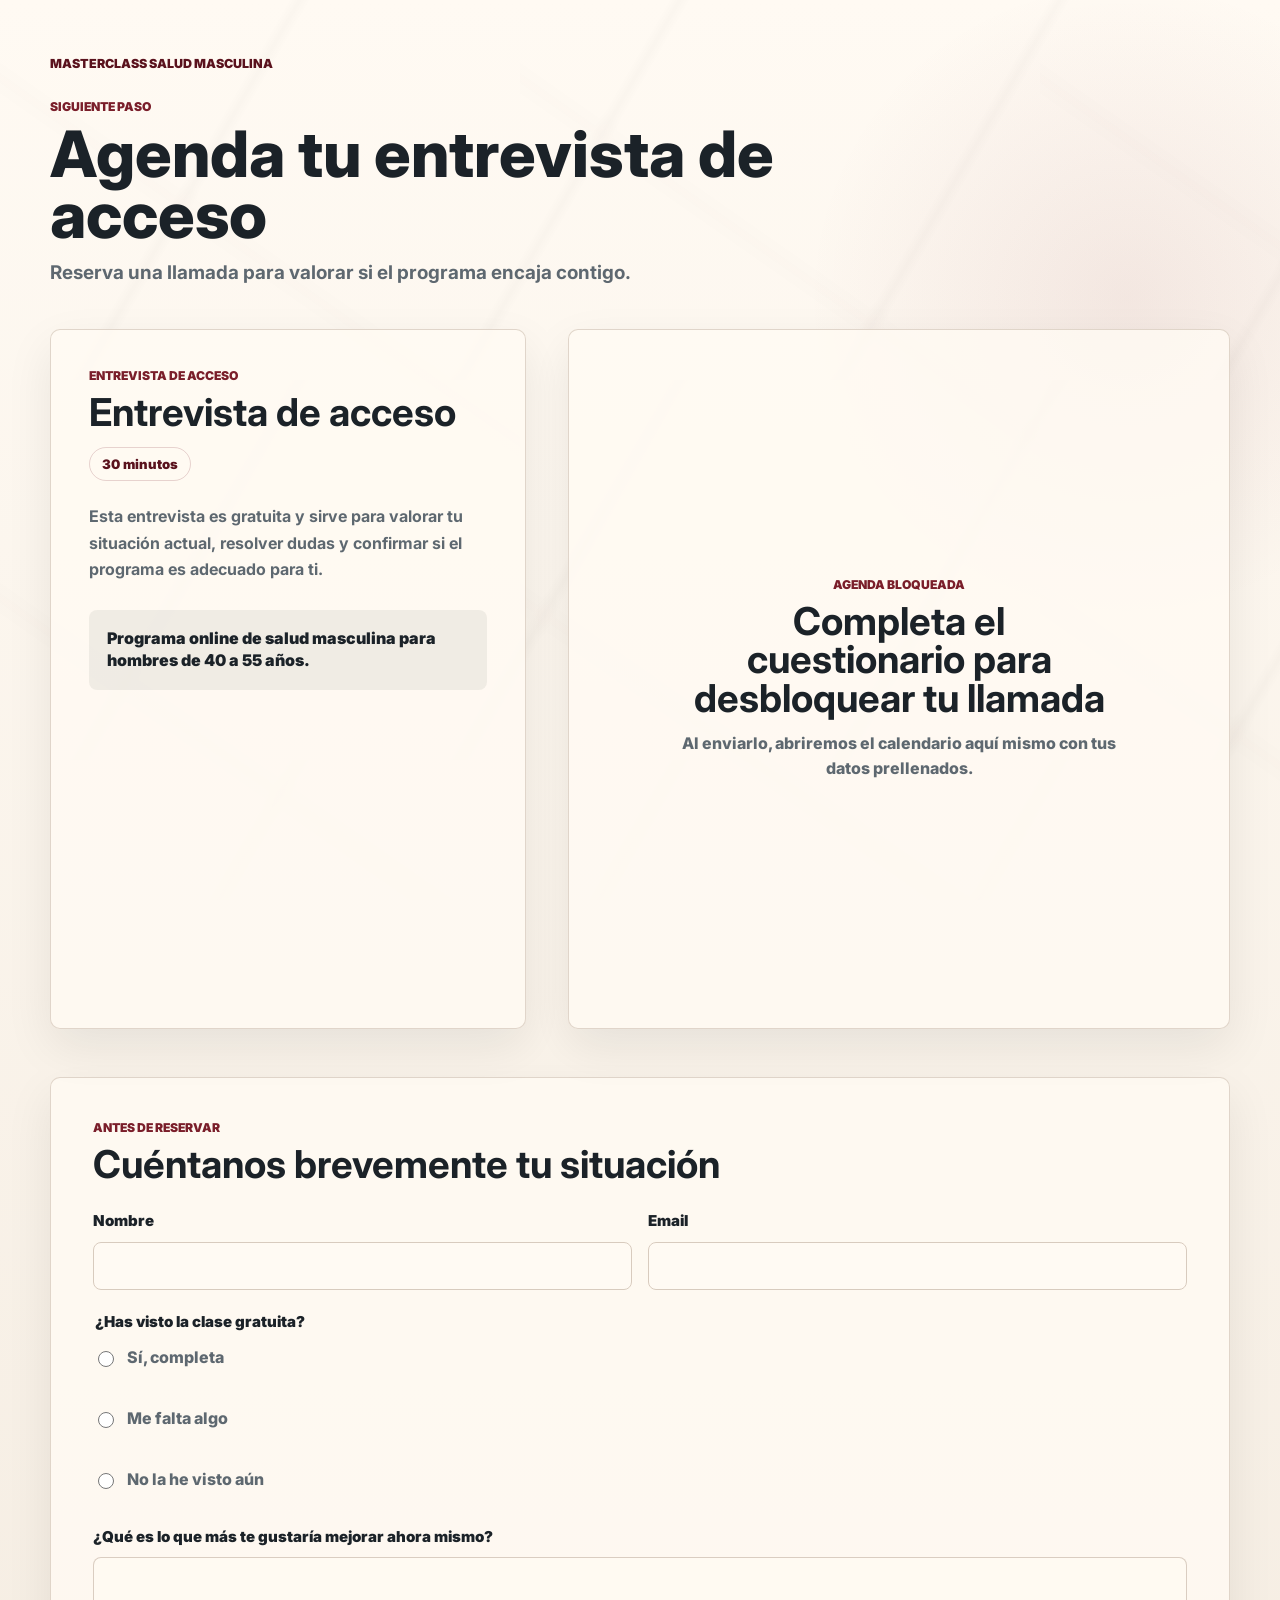
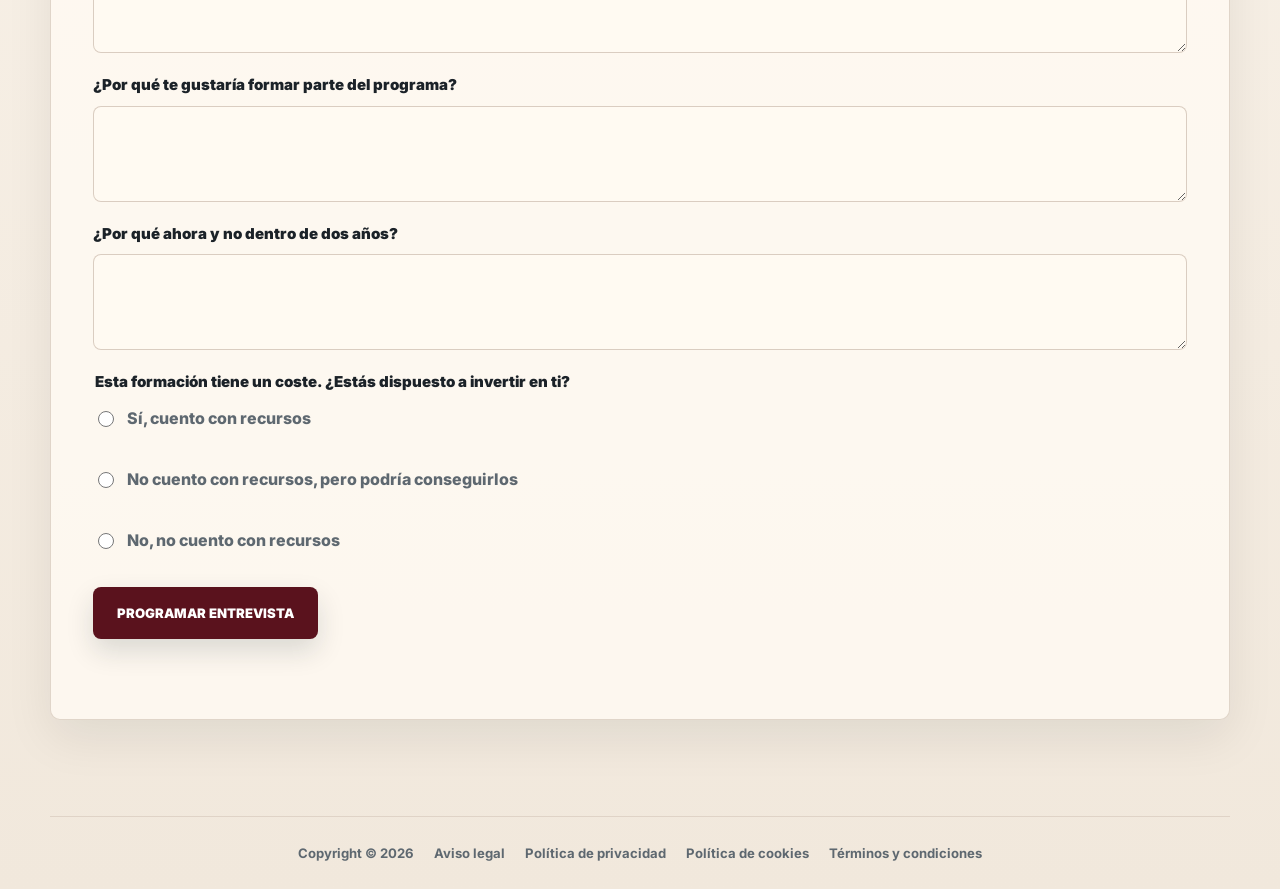
==== agenda.html @ 945be93e "previo calendly cambios" ====
<!DOCTYPE html>
<html lang="es">
  <head>
    <meta charset="UTF-8" />
    <meta name="viewport" content="width=device-width, initial-scale=1.0" />
    <title>Agenda tu entrevista de acceso</title>
    <link rel="preconnect" href="https://fonts.googleapis.com" />
    <link rel="preconnect" href="https://fonts.gstatic.com" crossorigin />
    <link
      href="https://fonts.googleapis.com/css2?family=Inter:wght@400;500;600;700;800;900&display=swap"
      rel="stylesheet"
    />
    <link rel="stylesheet" href="styles.css" />
  </head>
  <body class="agenda-page">
    <header class="agenda-header">
      <a class="agenda-brand" href="index.html">Masterclass salud masculina</a>
      <div>
        <p class="eyebrow">Siguiente paso</p>
        <h1>Agenda tu entrevista de acceso</h1>
        <p>Reserva una llamada para valorar si el programa encaja contigo.</p>
      </div>
    </header>

    <main class="agenda-main">
      <section class="agenda-panel" aria-label="Reserva de entrevista">
        <div class="agenda-info">
          <p class="eyebrow">Entrevista de acceso</p>
          <h2>Entrevista de acceso</h2>
          <p class="agenda-duration">30 minutos</p>
          <p>
            Esta entrevista es gratuita y sirve para valorar tu situación actual, resolver dudas y
            confirmar si el programa es adecuado para ti.
          </p>
          <div class="agenda-trust">
            Programa online de salud masculina para hombres de 40 a 55 años.
          </div>
        </div>

        <div class="agenda-booking is-locked" id="calendly" aria-label="Calendario de reserva">
          <div class="agenda-lock" id="agendaLock">
            <p class="eyebrow">Agenda bloqueada</p>
            <h2>Completa el cuestionario para desbloquear tu llamada</h2>
            <p>
              Al enviarlo, abriremos el calendario aquí mismo con tus datos prellenados.
            </p>
          </div>
          <div id="calendlyEmbed"></div>
          <script src="https://assets.calendly.com/assets/external/widget.js" async></script>
        </div>
      </section>

      <section class="agenda-questions" aria-label="Preguntas previas">
        <div class="agenda-section-heading">
          <p class="eyebrow">Antes de reservar</p>
          <h2>Cuéntanos brevemente tu situación</h2>
        </div>

        <form class="agenda-form" id="agendaForm">
          <div class="agenda-form-grid">
            <label class="agenda-field">
              <span>Nombre</span>
              <input type="text" name="name" autocomplete="name" />
            </label>

            <label class="agenda-field">
              <span>Email</span>
              <input type="email" name="email" autocomplete="email" />
            </label>
          </div>

          <fieldset class="agenda-field">
            <legend>¿Has visto la clase gratuita?</legend>
            <div class="agenda-options">
              <label><input type="radio" name="class_seen" value="Sí, completa" /> Sí, completa</label>
              <label><input type="radio" name="class_seen" value="Me falta algo" /> Me falta algo</label>
              <label><input type="radio" name="class_seen" value="No la he visto aún" /> No la he visto aún</label>
            </div>
          </fieldset>

          <label class="agenda-field">
            <span>¿Qué es lo que más te gustaría mejorar ahora mismo?</span>
            <textarea name="main_goal" rows="3"></textarea>
          </label>

          <label class="agenda-field">
            <span>¿Por qué te gustaría formar parte del programa?</span>
            <textarea name="why_program" rows="3"></textarea>
          </label>

          <label class="agenda-field">
            <span>¿Por qué ahora y no dentro de dos años?</span>
            <textarea name="why_now" rows="3"></textarea>
          </label>

          <fieldset class="agenda-field">
            <legend>Esta formación tiene un coste. ¿Estás dispuesto a invertir en ti?</legend>
            <div class="agenda-options">
              <label><input type="radio" name="investment" value="Sí, cuento con recursos" /> Sí, cuento con recursos</label>
              <label>
                <input type="radio" name="investment" value="No cuento con recursos, pero podría conseguirlos" /> No cuento con recursos, pero podría
                conseguirlos
              </label>
              <label><input type="radio" name="investment" value="No, no cuento con recursos" /> No, no cuento con recursos</label>
            </div>
          </fieldset>

          <button class="agenda-submit" type="submit">Programar entrevista</button>
          <p class="form-message" id="agendaFormMessage" role="status" aria-live="polite"></p>
        </form>
      </section>
    </main>

    <footer class="thanks-footer">
      <span>Copyright © 2026</span>
      <a href="aviso-legal.html">Aviso legal</a>
      <a href="privacidad.html">Política de privacidad</a>
      <a href="cookies.html">Política de cookies</a>
      <a href="terminos.html">Términos y condiciones</a>
    </footer>

    <script src="script.js"></script>
  </body>
</html>
---- styles.css ----
:root {
  --ink: #1b2228;
  --muted: #5e6870;
  --cream: #f1e8dc;
  --paper: #fffaf3;
  --line: #d8cbbe;
  --accent: #7a1e2a;
  --accent-dark: #5a121d;
  --accent-strong: #a6404a;
  --tech: #2f8ea3;
  --deep: #08141c;
  --deep-2: #102b33;
  --graphite: #1b2228;
  --shadow: 0 18px 48px rgba(8, 20, 28, 0.1);
}

* {
  box-sizing: border-box;
}

html {
  scroll-behavior: smooth;
}

body {
  margin: 0;
  font-family: "Inter", system-ui, -apple-system, BlinkMacSystemFont, "Segoe UI", sans-serif;
  color: var(--ink);
  background:
    radial-gradient(circle at 14% 8%, rgba(8, 20, 28, 0.08), transparent 28rem),
    linear-gradient(180deg, #f1e8dc 0%, #f6efe7 45%, #fffaf3 100%);
}

body::before {
  content: "";
  position: fixed;
  inset: 0;
  pointer-events: none;
  opacity: 0.18;
  background-image:
    linear-gradient(120deg, transparent 0 48%, rgba(27, 34, 40, 0.1) 50%, transparent 52%),
    linear-gradient(35deg, transparent 0 47%, rgba(122, 30, 42, 0.05) 50%, transparent 53%);
  background-size: 380px 380px, 520px 520px;
  z-index: -1;
}

a {
  color: inherit;
  text-decoration: none;
}

.topbar {
  position: sticky;
  top: 0;
  z-index: 10;
  background: linear-gradient(90deg, var(--deep), var(--deep-2));
  color: #fffaf3;
  box-shadow: 0 12px 34px rgba(8, 20, 28, 0.22);
}

.topbar__inner {
  width: min(1180px, calc(100% - 32px));
  min-height: 64px;
  margin: 0 auto;
  display: grid;
  grid-template-columns: 1fr auto 1fr;
  align-items: center;
  gap: 24px;
}

.topbar__note {
  display: flex;
  align-items: center;
  gap: 10px;
  font-size: 0.88rem;
  font-weight: 700;
}

.status-dot {
  width: 12px;
  height: 12px;
  border-radius: 999px;
  background: var(--accent);
  box-shadow: 0 0 0 5px rgba(122, 30, 42, 0.14);
}

.timer {
  display: flex;
  gap: 8px;
}

.timer span {
  min-width: 62px;
  height: 38px;
  display: grid;
  place-items: center;
  padding: 4px 8px;
  border-radius: 8px;
  background: var(--paper);
  color: var(--deep);
  font-size: 0.68rem;
  font-weight: 800;
  line-height: 1;
  text-transform: uppercase;
}

.timer strong {
  font-size: 0.94rem;
}

.topbar__button {
  justify-self: end;
  padding: 12px 22px;
  border-radius: 8px;
  background: var(--accent-dark);
  color: #fff;
  box-shadow: 0 8px 18px rgba(8, 20, 28, 0.14);
  font-weight: 900;
  font-size: 0.78rem;
  text-transform: uppercase;
  letter-spacing: 0;
}

.section-shell,
.section {
  width: min(1180px, calc(100% - 32px));
  margin: 0 auto;
}

.hero {
  min-height: calc(100svh - 64px);
  display: grid;
  grid-template-columns: minmax(0, 1.08fr) minmax(300px, 0.68fr);
  gap: clamp(22px, 4.4vw, 58px);
  align-items: center;
  padding: clamp(18px, 3.2vw, 38px) 0;
}

.eyebrow {
  margin: 0 0 10px;
  color: var(--accent);
  font-weight: 900;
  font-size: 0.76rem;
  text-transform: uppercase;
  letter-spacing: 0;
}

h1,
h2,
h3,
p {
  margin-top: 0;
}

h1 {
  max-width: 720px;
  margin-bottom: 10px;
  font-size: clamp(2rem, 4.15vw, 3.75rem);
  line-height: 0.95;
  letter-spacing: 0;
  font-weight: 800;
}

h1 span {
  color: var(--accent-dark);
  font-weight: 800;
}

.hero h1 {
  max-width: 680px;
  font-size: clamp(1.7rem, 3vw, 2.75rem);
  line-height: 0.98;
}

.hero-accent,
.text-accent {
  color: var(--accent-dark);
}

.accent-animated {
  color: var(--accent);
  display: inline-block;
  animation: accentPulse 2.8s ease-in-out infinite;
}

.hero h1 .accent-animated {
  display: inline;
}

.text-accent--animated {
  display: inline-block;
  animation: accentPulse 3s ease-in-out infinite;
}

@keyframes accentPulse {
  0%,
  100% {
    color: var(--accent);
    text-shadow: 0 0 0 rgba(122, 30, 42, 0);
  }

  50% {
    color: var(--accent-strong);
    text-shadow: 0 0 12px rgba(122, 30, 42, 0.18);
  }
}

.hero__lead {
  max-width: 660px;
  margin-bottom: 12px;
  color: var(--muted);
  font-size: clamp(0.88rem, 1.05vw, 0.98rem);
  line-height: 1.36;
  font-weight: 600;
}

.lead-form {
  width: min(560px, 100%);
  display: grid;
  gap: 7px;
}

.lead-form label:not(.check) span {
  position: absolute;
  width: 1px;
  height: 1px;
  overflow: hidden;
}

input {
  width: 100%;
  height: 42px;
  border: 1px solid var(--line);
  border-radius: 8px;
  background: rgba(255, 250, 243, 0.86);
  color: var(--ink);
  padding: 0 14px;
  font: inherit;
  font-weight: 600;
  outline: none;
  transition: border-color 0.2s ease, box-shadow 0.2s ease, background 0.2s ease;
}

input:focus {
  border-color: var(--accent);
  background: #fff;
  box-shadow: 0 0 0 3px rgba(122, 30, 42, 0.09);
}

input.is-error {
  border-color: rgba(122, 30, 42, 0.62);
  background: rgba(255, 250, 243, 0.94);
  box-shadow: 0 0 0 4px rgba(122, 30, 42, 0.09);
}

.check {
  display: flex;
  align-items: flex-start;
  gap: 8px;
  color: var(--muted);
  font-size: 0.72rem;
  font-weight: 700;
  line-height: 1.28;
}

.check input {
  width: 14px;
  height: 14px;
  margin-top: 1px;
  accent-color: var(--accent);
}

.check a {
  color: var(--accent-dark);
  font-weight: 900;
  text-decoration: underline;
  text-decoration-thickness: 1px;
  text-underline-offset: 2px;
}

.check a:hover {
  color: #481019;
}

.check.is-error {
  color: var(--accent-dark);
}

.check.is-error input {
  box-shadow: 0 0 0 4px rgba(122, 30, 42, 0.1);
}

button {
  height: 46px;
  border: 0;
  border-radius: 8px;
  background: var(--accent-dark);
  color: #fff;
  font: inherit;
  font-weight: 900;
  text-transform: uppercase;
  letter-spacing: 0;
  cursor: pointer;
  box-shadow: 0 10px 22px rgba(8, 20, 28, 0.14);
  transition: transform 0.2s ease, box-shadow 0.2s ease;
}

button:hover {
  transform: translateY(-2px);
  background: #481019;
  box-shadow: 0 12px 26px rgba(8, 20, 28, 0.18);
}

.form-message {
  min-height: 16px;
  margin: 0;
  color: var(--accent-dark);
  font-size: 0.78rem;
  font-weight: 800;
}

.form-message.is-success {
  color: #247068;
}

.hero__visual {
  position: relative;
  min-height: clamp(360px, 58svh, 480px);
}

.hero__visual--doctor {
  display: grid;
  align-items: end;
  justify-items: center;
  min-height: clamp(390px, 60svh, 560px);
  overflow: visible;
}

.hero-doctor {
  position: relative;
  width: min(520px, 100%);
  display: grid;
  place-items: end center;
  isolation: isolate;
}

.hero-doctor::before {
  content: "";
  position: absolute;
  inset: 18% 2% 0;
  z-index: -1;
  border-radius: 50%;
  background:
    radial-gradient(circle at 56% 42%, rgba(122, 30, 42, 0.12), transparent 42%),
    radial-gradient(circle at 50% 64%, rgba(8, 20, 28, 0.14), transparent 58%);
  filter: blur(38px);
  opacity: 0.72;
}

.hero-doctor::after {
  content: "";
  position: absolute;
  inset: auto 5% -1px 5%;
  height: 34%;
  z-index: 2;
  background: linear-gradient(180deg, rgba(255, 250, 243, 0), var(--ivory) 88%);
  pointer-events: none;
}

.hero-doctor img {
  display: block;
  width: min(520px, 100%);
  max-height: min(72svh, 620px);
  object-fit: contain;
  filter: drop-shadow(0 28px 42px rgba(8, 20, 28, 0.16));
}

.portrait-card {
  position: relative;
  min-height: clamp(340px, 52svh, 440px);
  overflow: hidden;
  border: 1px solid rgba(216, 203, 190, 0.9);
  border-radius: 8px;
  background:
    linear-gradient(180deg, rgba(255, 250, 243, 0.45), transparent 38%),
    linear-gradient(150deg, #e8ddcf, #fffaf3 48%, #c7d4d2);
  box-shadow: var(--shadow);
}

.portrait-card__light {
  position: absolute;
  top: 0;
  left: 18%;
  width: 132px;
  height: 180px;
  background: radial-gradient(ellipse at top, rgba(255, 250, 243, 0.82), transparent 68%);
}

.mentor-portrait {
  position: absolute;
  right: -18px;
  bottom: 0;
  width: 78%;
  height: 88%;
  background:
    radial-gradient(circle at 48% 18%, #8b5147 0 8%, transparent 9%),
    radial-gradient(circle at 46% 19%, #f1bfa7 0 12%, transparent 13%),
    linear-gradient(142deg, transparent 0 35%, #d8d2ca 36% 62%, transparent 63%),
    linear-gradient(28deg, transparent 0 43%, #1b2228 44% 61%, transparent 62%),
    radial-gradient(ellipse at 50% 84%, #c8beb2 0 42%, transparent 43%);
  filter: drop-shadow(-14px 16px 20px rgba(8, 20, 28, 0.14));
}

.lesson-chip {
  position: absolute;
  left: 20px;
  bottom: 20px;
  width: min(240px, calc(100% - 40px));
  padding: 14px;
  border-radius: 8px;
  background: rgba(255, 250, 243, 0.9);
  box-shadow: 0 16px 42px rgba(8, 20, 28, 0.1);
  font-weight: 900;
}

.lesson-chip span {
  display: block;
  margin-bottom: 6px;
  color: var(--accent);
  font-size: 0.78rem;
  text-transform: uppercase;
}

.device-preview {
  position: absolute;
  right: 6%;
  bottom: -18px;
  width: 170px;
  height: 108px;
  padding: 9px;
  border-radius: 8px;
  background: var(--graphite);
  box-shadow: 0 18px 42px rgba(8, 20, 28, 0.18);
}

.device-preview__screen {
  height: 100%;
  display: grid;
  align-content: end;
  gap: 6px;
  padding: 14px;
  border-radius: 6px;
  background:
    linear-gradient(130deg, rgba(47, 142, 163, 0.28), transparent 48%),
    linear-gradient(180deg, #d9d0c6, #fffaf3);
}

.device-preview__screen span {
  width: 42px;
  height: 5px;
  border-radius: 999px;
  background: var(--tech);
}

.device-preview__screen strong {
  font-size: 0.88rem;
  line-height: 1.1;
}

.device-preview__screen small {
  color: var(--muted);
  font-weight: 800;
}

.section {
  padding: clamp(70px, 10vw, 118px) 0;
}

.section--cream {
  width: 100%;
  max-width: none;
  padding-left: max(16px, calc((100vw - 1180px) / 2));
  padding-right: max(16px, calc((100vw - 1180px) / 2));
  background: rgba(255, 250, 243, 0.72);
}

.section-heading {
  max-width: 760px;
  margin: 0 auto 40px;
  text-align: center;
}

.section-heading h2,
.final-cta h2 {
  margin-bottom: 0;
  font-size: clamp(1.9rem, 3.8vw, 3.4rem);
  line-height: 1;
  font-weight: 900;
}

.steps-grid,
.audience-grid {
  display: grid;
  grid-template-columns: repeat(3, 1fr);
  gap: 22px;
}

.number-card,
.audience-grid article,
.benefit-card {
  min-height: 320px;
  padding: 34px;
  border: 1px solid rgba(216, 203, 190, 0.72);
  border-radius: 8px;
  background: rgba(255, 250, 243, 0.88);
  box-shadow: 0 10px 26px rgba(8, 20, 28, 0.055);
}

.number-card span {
  display: block;
  margin-bottom: 22px;
  color: var(--accent-dark);
  font-size: clamp(2.2rem, 4vw, 3.6rem);
  line-height: 1;
  font-weight: 900;
}

.number-card h3,
.benefit-card h3 {
  margin-bottom: 12px;
  font-size: 1.12rem;
  line-height: 1.2;
}

.number-card p,
.benefit-card p,
.audience-grid p {
  margin: 0;
  color: var(--muted);
  line-height: 1.55;
  font-weight: 600;
}

.benefit-grid {
  display: grid;
  grid-template-columns: repeat(2, minmax(0, 1fr));
  gap: 24px;
  max-width: 940px;
  margin: 0 auto;
}

.benefit-card {
  min-height: 310px;
  display: grid;
  align-content: center;
  justify-items: center;
  text-align: center;
}

.benefit-card--outlined {
  border: 1px solid rgba(122, 30, 42, 0.34);
}

.icon {
  width: 82px;
  height: 82px;
  display: grid;
  place-items: center;
  margin-bottom: 22px;
  border: 2px solid currentColor;
  border-radius: 8px;
  color: var(--accent-dark);
  font-size: 2rem;
  font-weight: 900;
}

.icon svg {
  width: 48px;
  height: 48px;
  fill: none;
  stroke: currentColor;
  stroke-width: 1.8;
  stroke-linecap: round;
  stroke-linejoin: round;
}

.audience-grid article {
  min-height: 250px;
  align-content: start;
}

.audience-grid span {
  display: grid;
  place-items: center;
  width: 40px;
  height: 40px;
  margin-bottom: 28px;
  border-radius: 8px;
  background: rgba(122, 30, 42, 0.06);
  color: var(--accent-dark);
  font-weight: 900;
  font-size: 1.4rem;
}

.audience-icon svg {
  width: 23px;
  height: 23px;
  display: block;
  fill: none;
  stroke: currentColor;
  stroke-width: 2.2;
  stroke-linecap: round;
  stroke-linejoin: round;
}

.mentor-section {
  width: 100%;
  padding: clamp(72px, 10vw, 122px) max(16px, calc((100vw - 1180px) / 2));
  background:
    radial-gradient(circle at 18% 28%, rgba(122, 30, 42, 0.12), transparent 18rem),
    linear-gradient(135deg, #08141c 0%, #102b33 54%, #08141c 100%);
  color: #fffaf3;
  overflow: hidden;
}

.mentor-section__inner {
  width: min(1180px, 100%);
  margin: 0 auto;
}

.mentor-section__heading {
  max-width: 820px;
  margin: 0 auto clamp(38px, 5vw, 58px);
  text-align: center;
}

.mentor-section .eyebrow {
  color: #d5a6ac;
}

.mentor-section__heading h2 {
  margin-bottom: 0;
  font-size: clamp(1.9rem, 3.8vw, 3.45rem);
  line-height: 1;
  font-weight: 900;
}

.mentor-profile {
  display: grid;
  grid-template-columns: minmax(0, 0.95fr) minmax(360px, 1.05fr);
  align-items: center;
  gap: clamp(44px, 6vw, 76px);
}

.mentor-profile__visual {
  position: relative;
  display: grid;
  place-items: end center;
  min-height: 620px;
  overflow: visible;
}

.mentor-photo-card {
  position: relative;
  width: min(520px, 100%);
  margin: 0;
  padding: 0;
  overflow: visible;
  border: 0;
  border-radius: 0;
  background: transparent;
  box-shadow: none;
}

.mentor-photo-card::before {
  content: none;
}

.mentor-photo-card::after {
  content: none;
}

.mentor-photo-card img {
  position: relative;
  z-index: 0;
  display: block;
  width: 100%;
  max-width: 520px;
  height: auto;
  border-radius: 0;
  object-fit: contain;
  filter: drop-shadow(0 18px 40px rgba(0, 0, 0, 0.22));
}

.about-doctor-visual {
  position: relative;
  width: min(560px, 100%);
  margin: 0;
  padding: 0;
  overflow: visible;
  border: 0;
  border-radius: 0;
  background: transparent;
  box-shadow: none;
  isolation: isolate;
}

.about-doctor-visual::before {
  content: "";
  position: absolute;
  left: 50%;
  top: 48%;
  z-index: -1;
  width: 72%;
  height: 64%;
  border-radius: 999px;
  background:
    radial-gradient(circle at 50% 50%, rgba(122, 30, 42, 0.28), rgba(122, 30, 42, 0.12) 44%, transparent 72%);
  filter: blur(54px);
  opacity: 0.72;
  transform: translate(-50%, -50%);
  pointer-events: none;
}

.about-doctor-visual::after {
  content: "";
  position: absolute;
  left: -8%;
  right: -8%;
  bottom: -1px;
  z-index: 2;
  height: 18%;
  background: linear-gradient(180deg, rgba(8, 20, 28, 0), var(--deep) 88%);
  pointer-events: none;
}

.about-doctor-image {
  position: relative;
  z-index: 1;
  display: block;
  width: 100%;
  max-width: 560px;
  height: auto;
  object-fit: contain;
  filter: drop-shadow(0 22px 48px rgba(0, 0, 0, 0.24));
}

.mentor-badge {
  position: absolute;
  left: 24px;
  bottom: 28px;
  z-index: 2;
  width: min(190px, 44vw);
  padding: 15px 16px;
  border: 1px solid rgba(255, 250, 243, 0.2);
  border-radius: 8px;
  background: rgba(8, 20, 28, 0.68);
  backdrop-filter: blur(18px);
  box-shadow: 0 18px 40px rgba(0, 0, 0, 0.26);
}

.mentor-badge strong {
  display: block;
  margin-bottom: 4px;
  color: #fff;
  font-size: 1.6rem;
  line-height: 1;
}

.mentor-badge span {
  color: rgba(255, 250, 243, 0.78);
  font-size: 0.82rem;
  font-weight: 800;
  line-height: 1.25;
}

.mentor-profile__copy {
  max-width: 620px;
}

.mentor-profile__copy p {
  margin-bottom: 22px;
  color: rgba(255, 250, 243, 0.76);
  font-size: clamp(1rem, 1.4vw, 1.08rem);
  line-height: 1.7;
  font-weight: 600;
}

.mentor-profile__copy strong {
  color: #fff;
  font-weight: 900;
}

.mentor-stats {
  display: grid;
  grid-template-columns: repeat(3, 1fr);
  gap: 14px;
  margin: 36px 0 28px;
}

.mentor-stats span {
  min-height: 104px;
  display: flex;
  flex-direction: column;
  justify-content: center;
  align-items: flex-start;
  gap: 8px;
  padding: 18px 16px;
  border: 1px solid rgba(255, 250, 243, 0.16);
  border-radius: 8px;
  background:
    linear-gradient(180deg, rgba(255, 250, 243, 0.1), rgba(255, 250, 243, 0.045));
  color: rgba(255, 250, 243, 0.74);
  font-size: 0.76rem;
  font-weight: 800;
  line-height: 1.25;
  box-shadow: inset 0 1px 0 rgba(255, 250, 243, 0.08);
}

.mentor-stats strong {
  display: block;
  color: #fff;
  font-size: clamp(1.45rem, 2.2vw, 2rem);
  line-height: 1;
}

.mentor-cta {
  display: inline-flex;
  align-items: center;
  justify-content: center;
  min-height: 52px;
  padding: 0 24px;
  border-radius: 8px;
  background: var(--accent-dark);
  color: #fff;
  box-shadow: 0 10px 22px rgba(8, 20, 28, 0.14);
  font-size: 0.82rem;
  font-weight: 900;
  text-transform: uppercase;
  transition: transform 0.2s ease, box-shadow 0.2s ease;
}

.mentor-cta:hover {
  transform: translateY(-2px);
  background: #481019;
  box-shadow: 0 12px 26px rgba(8, 20, 28, 0.18);
}

.reveal-on-scroll {
  opacity: 0;
  transform: translateY(28px);
  transition: opacity 0.7s ease, transform 0.7s ease;
}

.reveal-on-scroll.is-visible {
  opacity: 1;
  transform: translateY(0);
}

.final-cta {
  position: relative;
  display: grid;
  grid-template-columns: minmax(0, 0.85fr) minmax(300px, 0.7fr) minmax(260px, 0.65fr);
  gap: clamp(28px, 4vw, 58px);
  align-items: center;
  padding: clamp(70px, 10vw, 112px) 0 clamp(90px, 12vw, 136px);
}

.lead-form--compact {
  width: 100%;
  align-content: center;
  gap: 12px;
}

.lead-form--compact input {
  height: 48px;
}

.lead-form--compact .check {
  margin: 2px 0 14px;
}

.lead-form--compact button {
  height: 56px;
  box-shadow: 0 10px 24px rgba(8, 20, 28, 0.14);
}

.final-cta__mockup {
  position: relative;
  display: flex;
  align-items: center;
  justify-content: flex-end;
  min-height: 230px;
}

.final-cta__mockup-image {
  display: block;
  width: min(460px, 100%);
  height: auto;
  object-fit: contain;
}

.laptop {
  position: absolute;
  right: 0;
  bottom: 20px;
  width: 330px;
  max-width: 100%;
  padding: 10px 10px 18px;
  border-radius: 10px 10px 6px 6px;
  background: var(--graphite);
  box-shadow: var(--shadow);
}

.laptop::after {
  content: "";
  position: absolute;
  left: -18px;
  right: -18px;
  bottom: 0;
  height: 12px;
  border-radius: 0 0 12px 12px;
  background: #2a333a;
}

.laptop__screen {
  position: relative;
  overflow: hidden;
  height: 180px;
  display: grid;
  align-content: end;
  gap: 8px;
  padding: 22px;
  border-radius: 6px;
  background: #08141c;
}

.laptop__screen::after {
  content: "";
  position: absolute;
  inset: 0;
  z-index: 1;
  background:
    linear-gradient(90deg, rgba(8, 20, 28, 0.32), rgba(8, 20, 28, 0.08) 46%, rgba(8, 20, 28, 0.28)),
    linear-gradient(180deg, rgba(8, 20, 28, 0.04), rgba(8, 20, 28, 0.36));
  pointer-events: none;
}

.laptop__screen img {
  position: absolute;
  inset: 0;
  width: 100%;
  height: 100%;
  object-fit: cover;
  object-position: 46% 46%;
  filter: brightness(1.18) contrast(1.05);
}

.laptop__overlay {
  position: relative;
  z-index: 2;
  display: grid;
  gap: 8px;
}

.laptop__screen strong {
  max-width: 190px;
  color: #fffaf3;
  font-size: 1.35rem;
  line-height: 1;
  text-shadow: 0 2px 16px rgba(0, 0, 0, 0.34);
}

.laptop__screen span {
  width: max-content;
  padding: 7px 10px;
  border-radius: 6px;
  background: var(--paper);
  color: var(--accent);
  font-weight: 900;
  font-size: 0.72rem;
  text-transform: uppercase;
}

.phone {
  position: absolute;
  right: 0;
  bottom: 0;
  width: 82px;
  height: 146px;
  padding: 8px;
  border-radius: 16px;
  background: var(--graphite);
  box-shadow: 0 18px 36px rgba(8, 20, 28, 0.16);
}

.phone span {
  display: block;
  overflow: hidden;
  height: 100%;
  border-radius: 11px;
  background: #08141c;
}

.phone span img {
  display: block;
  width: 100%;
  height: 100%;
  object-fit: cover;
  object-position: 68% 30%;
  filter: brightness(1.18) contrast(1.05);
}

@media (max-width: 980px) {
  .topbar__inner {
    grid-template-columns: 1fr;
    justify-items: center;
    padding: 12px 0;
    gap: 10px;
  }

  .topbar__button {
    justify-self: center;
  }

  .hero {
    grid-template-columns: 1fr;
    min-height: calc(100svh - 120px);
    gap: 22px;
    padding: clamp(24px, 5vw, 42px) 0;
  }

  .hero__visual {
    min-height: 280px;
    max-width: 520px;
    width: 100%;
    margin: 0 auto;
  }

  .hero__visual--doctor {
    min-height: 340px;
    align-items: center;
  }

  .hero-doctor {
    width: min(420px, 76vw);
  }

  .hero-doctor img {
    max-height: 380px;
  }

  .portrait-card {
    min-height: 280px;
  }

  .steps-grid,
  .audience-grid,
  .benefit-grid,
  .mentor-profile,
  .final-cta {
    grid-template-columns: 1fr;
  }

  .mentor-profile__visual {
    min-height: auto;
    order: -1;
  }

  .mentor-profile__copy {
    max-width: none;
  }

  .final-cta__mockup {
    min-height: 260px;
    justify-content: center;
  }

  .final-cta__mockup-image {
    width: min(520px, 100%);
  }

  .laptop {
    left: 0;
    right: auto;
  }
}

@media (max-width: 640px) {
  .topbar {
    position: static;
  }

  .topbar__note {
    text-align: center;
    justify-content: center;
    font-size: 0.78rem;
  }

  .timer span {
    min-width: 54px;
  }

  .hero {
    min-height: auto;
    gap: 0;
    padding: 26px 0 34px;
  }

  h1 {
    margin-bottom: 10px;
    font-size: clamp(1.85rem, 9.2vw, 2.85rem);
    line-height: 1;
  }

  .eyebrow {
    margin-bottom: 8px;
    font-size: 0.68rem;
  }

  .hero__lead {
    margin-bottom: 12px;
    font-size: 0.88rem;
    line-height: 1.34;
  }

  .lead-form {
    gap: 6px;
  }

  input {
    height: 38px;
  }

  button {
    height: 44px;
    font-size: 0.76rem;
  }

  .form-message {
    min-height: 14px;
    font-size: 0.72rem;
  }

  .hero__visual {
    display: none;
  }

  .number-card,
  .audience-grid article,
  .benefit-card {
    min-height: auto;
    padding: 26px;
  }

  .benefit-card {
    min-height: 260px;
  }

  .section-heading {
    text-align: left;
  }

  .mentor-section__heading {
    text-align: left;
  }

  .mentor-profile__visual {
    min-height: auto;
  }

  .mentor-photo-card {
    width: min(100%, 430px);
    padding: 0;
    border: 0;
    border-radius: 0;
    background: transparent;
    box-shadow: none;
  }

  .mentor-photo-card::before {
    content: none;
  }

  .mentor-photo-card::after {
    content: none;
  }

  .mentor-photo-card img {
    max-width: 430px;
    border-radius: 0;
  }

  .about-doctor-visual {
    width: min(100%, 390px);
    margin: 0 auto;
  }

  .about-doctor-visual::before {
    width: 62%;
    height: 56%;
    filter: blur(42px);
    opacity: 0.52;
  }

  .about-doctor-visual::after {
    height: 16%;
  }

  .about-doctor-image {
    max-width: 390px;
  }

  .mentor-badge {
    left: 16px;
    bottom: 18px;
  }

  .mentor-stats {
    grid-template-columns: 1fr;
  }

  .section-heading h2,
  .mentor-section__heading h2,
  .final-cta h2 {
    font-size: clamp(1.9rem, 10vw, 2.8rem);
  }
}

.thanks-page {
  min-height: 100svh;
  background:
    radial-gradient(circle at 78% 12%, rgba(47, 142, 163, 0.09), transparent 24rem),
    linear-gradient(180deg, var(--cream) 0%, #f6efe7 52%, var(--paper) 100%);
}

.thanks-progress {
  background: transparent;
  color: var(--ink);
  box-shadow: none;
}

.thanks-progress__inner {
  width: min(1180px, calc(100% - 32px));
  min-height: 72px;
  margin: 0 auto;
  display: grid;
  grid-template-columns: auto minmax(180px, 1fr) auto;
  align-items: center;
  gap: 18px;
  color: var(--deep);
  font-size: 0.9rem;
  font-weight: 800;
  text-transform: uppercase;
}

.thanks-progress__track {
  height: 16px;
  overflow: hidden;
  border-radius: 999px;
  background: rgba(216, 203, 190, 0.72);
  box-shadow:
    inset 0 0 0 1px rgba(8, 20, 28, 0.05),
    0 8px 18px rgba(8, 20, 28, 0.06);
}

.thanks-progress__bar {
  width: 50%;
  height: 100%;
  border-radius: inherit;
  background: linear-gradient(90deg, var(--accent-dark), var(--accent));
}

.thanks-page--pending .thanks-progress__bar {
  width: 85%;
}

.thanks-page--pending .thanks-hero {
  padding-top: clamp(22px, 4vw, 42px);
}

.thanks-main {
  width: min(1180px, calc(100% - 32px));
  margin: 0 auto;
}

.thanks-hero {
  min-height: calc(100svh - 140px);
  display: grid;
  grid-template-columns: 1fr;
  gap: clamp(26px, 4vw, 48px);
  align-items: center;
  justify-items: center;
  padding: clamp(46px, 8vw, 92px) 0;
}

.thanks-hero__content {
  width: min(760px, 100%);
  text-align: center;
}

.thanks-kicker {
  margin-bottom: 12px;
  color: var(--accent-dark);
  font-size: clamp(0.95rem, 1.3vw, 1.18rem);
  font-weight: 900;
  text-transform: uppercase;
}

.thanks-alert {
  margin-bottom: 12px;
  color: var(--muted);
  font-weight: 800;
}

.thanks-hero h1 {
  max-width: 720px;
  margin: 0 auto 14px;
  color: var(--ink);
  font-size: clamp(2.7rem, 6vw, 5.8rem);
  line-height: 0.92;
  font-weight: 900;
}

.thanks-title__no {
  position: relative;
  display: inline-block;
  color: var(--accent-dark);
}

.thanks-title__no-mark {
  position: absolute;
  left: -0.08em;
  right: -0.08em;
  bottom: -0.08em;
  width: calc(100% + 0.16em);
  height: 0.22em;
  overflow: visible;
  pointer-events: none;
}

.thanks-title__no-mark path {
  fill: none;
  stroke: var(--accent);
  stroke-width: 5;
  stroke-linecap: round;
  stroke-linejoin: round;
  stroke-dasharray: 150;
  stroke-dashoffset: 150;
  animation: handUnderlineLoop 3.2s ease-in-out infinite;
}

@keyframes handUnderlineLoop {
  0% {
    stroke-dashoffset: 150;
    opacity: 0;
  }

  14% {
    opacity: 1;
  }

  36%,
  62% {
    stroke-dashoffset: 0;
    opacity: 1;
  }

  82%,
  100% {
    stroke-dashoffset: -150;
    opacity: 0;
  }
}

.thanks-subtitle {
  max-width: 620px;
  margin: 0 auto 24px;
  color: var(--muted);
  font-size: clamp(1rem, 1.4vw, 1.2rem);
  line-height: 1.45;
  font-weight: 700;
}

.whatsapp-cta {
  width: min(560px, 100%);
  min-height: 58px;
  display: inline-flex;
  align-items: center;
  justify-content: center;
  gap: 12px;
  padding: 0 22px;
  border-radius: 8px;
  background: #25d366;
  color: #fff;
  box-shadow: 0 14px 30px rgba(18, 140, 86, 0.22);
  font-weight: 900;
  text-transform: uppercase;
  text-align: center;
  transition: transform 0.2s ease, box-shadow 0.2s ease, background 0.2s ease;
}

.whatsapp-cta:hover {
  transform: translateY(-2px);
  background: #1fb85a;
  box-shadow: 0 18px 36px rgba(18, 140, 86, 0.26);
}

.whatsapp-icon {
  width: 28px;
  height: 28px;
  display: grid;
  place-items: center;
  flex: 0 0 auto;
  border-radius: 999px;
  background: rgba(255, 255, 255, 0.18);
  color: #fff;
}

.whatsapp-icon svg {
  width: 19px;
  height: 19px;
  display: block;
  fill: currentColor;
}

.thanks-copy {
  max-width: 600px;
  margin: 22px auto 0;
  color: var(--muted);
  line-height: 1.6;
  font-weight: 700;
}

.thanks-copy strong {
  font-weight: 900;
}

.thanks-accent {
  display: inline-block;
  color: var(--accent-dark);
  font-size: 1.14em;
  font-weight: 900;
  animation: premiumPulse 2.8s ease-in-out infinite;
}

@keyframes premiumPulse {
  0%,
  100% {
    color: var(--accent-dark);
    transform: scale(1);
  }

  50% {
    color: var(--accent-strong);
    transform: scale(1.025);
  }
}

.redirect-box {
  width: min(420px, 100%);
  display: flex;
  align-items: center;
  justify-content: space-between;
  gap: 16px;
  margin: 22px auto 0;
  padding: 16px 18px;
  border: 1px solid rgba(216, 203, 190, 0.76);
  border-radius: 8px;
  background: rgba(255, 250, 243, 0.78);
  color: var(--muted);
  font-weight: 800;
}

.redirect-box strong {
  color: var(--accent-dark);
  font-size: 1.6rem;
  line-height: 1;
}

.bonus-card {
  padding: 28px;
  border: 1px solid rgba(216, 203, 190, 0.72);
  border-radius: 8px;
  background: rgba(255, 250, 243, 0.86);
  box-shadow: 0 18px 48px rgba(8, 20, 28, 0.1);
}

.bonus-mockup {
  display: grid;
  place-items: center;
  min-height: 300px;
  margin-bottom: 22px;
  border-radius: 8px;
  background:
    linear-gradient(135deg, rgba(8, 20, 28, 0.08), transparent),
    linear-gradient(180deg, #e8ddcf, var(--paper));
}

.bonus-mockup__cover {
  width: min(210px, 72%);
  aspect-ratio: 0.72;
  display: grid;
  align-content: end;
  gap: 10px;
  padding: 22px;
  border-radius: 8px;
  background:
    linear-gradient(145deg, rgba(47, 142, 163, 0.16), transparent 42%),
    linear-gradient(180deg, var(--deep), var(--deep-2));
  color: var(--paper);
  box-shadow: 0 18px 42px rgba(8, 20, 28, 0.18);
}

.bonus-mockup__cover span,
.bonus-mockup__cover small {
  color: rgba(255, 250, 243, 0.72);
  font-size: 0.72rem;
  font-weight: 800;
  text-transform: uppercase;
}

.bonus-mockup__cover strong {
  font-size: 1.55rem;
  line-height: 1;
}

.bonus-card p {
  margin: 0;
  color: var(--ink);
  font-weight: 800;
  line-height: 1.45;
}

.thanks-resource {
  width: min(520px, 100%);
  margin: clamp(24px, 4vw, 36px) auto 0;
  padding: 0;
  border: 0;
  box-shadow: none;
  overflow: visible;
  background: transparent;
}

.thanks-resource .bonus-mockup {
  min-height: auto;
  margin-bottom: 0;
  padding: clamp(8px, 2vw, 18px);
  overflow: visible;
  background: transparent;
}

.thanks-resource .bonus-mockup__image {
  width: min(440px, 100%);
  height: auto;
  display: block;
  margin: 0 auto;
  transform-origin: center;
  animation: mockupFloat 5.5s ease-in-out infinite;
}

@keyframes mockupFloat {
  0%,
  100% {
    transform: translateY(0);
  }

  50% {
    transform: translateY(-8px);
  }
}

.thanks-help-intro {
  width: min(760px, 100%);
  margin: 0 auto 24px;
  color: var(--ink);
  font-size: clamp(1.05rem, 1.7vw, 1.45rem);
  line-height: 1.25;
  font-weight: 900;
  text-align: center;
}

.help-grid {
  display: grid;
  grid-template-columns: repeat(3, 1fr);
  gap: 18px;
  padding-bottom: clamp(48px, 8vw, 84px);
}

.help-grid article {
  padding: 26px;
  border: 1px solid rgba(216, 203, 190, 0.72);
  border-radius: 8px;
  background: rgba(255, 250, 243, 0.86);
  box-shadow: 0 10px 26px rgba(8, 20, 28, 0.055);
}

.help-grid span {
  display: block;
  margin-bottom: 16px;
  color: var(--accent-dark);
  font-size: 1.9rem;
  line-height: 1;
  font-weight: 900;
}

.help-grid h2 {
  margin-bottom: 10px;
  color: var(--ink);
  font-size: 1.05rem;
  line-height: 1.2;
}

.help-grid p {
  margin: 0;
  color: var(--muted);
  line-height: 1.55;
  font-weight: 700;
}

.thanks-footer {
  width: min(1180px, calc(100% - 32px));
  display: flex;
  justify-content: center;
  gap: 20px;
  flex-wrap: wrap;
  margin: 0 auto;
  padding: 28px 0;
  border-top: 1px solid rgba(216, 203, 190, 0.72);
  color: var(--muted);
  font-size: 0.82rem;
  font-weight: 700;
}

.thanks-footer a {
  color: inherit;
}

.thanks-footer a:hover {
  color: var(--accent-dark);
}

.legal-page {
  min-height: 100svh;
}

.legal-header {
  background: linear-gradient(90deg, var(--deep), var(--deep-2));
  color: var(--paper);
  box-shadow: 0 12px 34px rgba(8, 20, 28, 0.18);
}

.legal-header__inner {
  width: min(1080px, calc(100% - 32px));
  min-height: 68px;
  display: flex;
  align-items: center;
  justify-content: space-between;
  gap: 18px;
  margin: 0 auto;
  font-size: 0.78rem;
  font-weight: 900;
  text-transform: uppercase;
}

.legal-back {
  padding: 9px 12px;
  border: 1px solid rgba(255, 250, 243, 0.18);
  border-radius: 8px;
  color: var(--paper);
}

.legal-back:hover {
  border-color: rgba(255, 250, 243, 0.34);
  background: rgba(255, 250, 243, 0.06);
}

.legal-main {
  width: min(1080px, calc(100% - 32px));
  margin: 0 auto;
  padding: clamp(38px, 7vw, 78px) 0 clamp(42px, 7vw, 84px);
}

.legal-card {
  padding: clamp(28px, 5vw, 58px);
  border: 1px solid rgba(216, 203, 190, 0.78);
  border-radius: 8px;
  background: rgba(255, 250, 243, 0.9);
  box-shadow: 0 18px 48px rgba(8, 20, 28, 0.08);
}

.legal-kicker {
  margin: 0 0 12px;
  color: var(--accent-dark);
  font-size: 0.78rem;
  font-weight: 900;
  text-transform: uppercase;
}

.legal-title {
  max-width: 820px;
  margin: 0 0 18px;
  color: var(--ink);
  font-size: clamp(2.4rem, 6vw, 5.4rem);
  line-height: 0.92;
  font-weight: 900;
}

.legal-lead {
  max-width: 760px;
  margin: 0 0 clamp(32px, 5vw, 54px);
  color: var(--muted);
  font-size: clamp(1rem, 1.5vw, 1.18rem);
  line-height: 1.6;
  font-weight: 700;
}

.legal-section {
  max-width: 840px;
  padding: 26px 0;
  border-top: 1px solid rgba(216, 203, 190, 0.72);
}

.legal-section h2 {
  margin: 0 0 14px;
  color: var(--ink);
  font-size: clamp(1.25rem, 2vw, 1.7rem);
  line-height: 1.12;
  font-weight: 900;
}

.legal-section h3 {
  margin: 20px 0 10px;
  color: var(--ink);
  font-size: 1.05rem;
  line-height: 1.25;
}

.legal-section p,
.legal-section li {
  color: var(--muted);
  font-size: 0.98rem;
  line-height: 1.7;
  font-weight: 650;
}

.legal-section p {
  margin: 0 0 14px;
}

.legal-section a {
  color: var(--accent-dark);
  font-weight: 900;
  text-decoration: underline;
  text-decoration-thickness: 1px;
  text-underline-offset: 2px;
}

.legal-list {
  display: grid;
  gap: 10px;
  margin: 0;
  padding-left: 20px;
}

.legal-meta {
  display: grid;
  gap: 10px;
  padding: 18px;
  border: 1px solid rgba(216, 203, 190, 0.78);
  border-radius: 8px;
  background: rgba(241, 232, 220, 0.55);
}

.legal-meta p {
  margin: 0;
}

.confirmed-main {
  width: min(1180px, calc(100% - 32px));
  min-height: calc(100svh - 84px);
  display: grid;
  align-content: center;
  gap: clamp(34px, 5vw, 58px);
  margin: 0 auto;
  padding: clamp(46px, 8vw, 88px) 0;
}

.confirmed-page .thanks-progress__bar {
  width: 100%;
}

.confirmed-hero {
  max-width: min(1120px, 100%);
  margin: 0 auto;
  text-align: center;
}

.confirmed-status {
  width: max-content;
  max-width: 100%;
  margin: 0 auto 18px;
  padding: 9px 14px;
  border: 1px solid rgba(122, 30, 42, 0.24);
  border-radius: 8px;
  background: rgba(255, 250, 243, 0.82);
  color: var(--accent-dark);
  box-shadow: 0 10px 26px rgba(8, 20, 28, 0.055);
  font-size: 0.72rem;
  font-weight: 900;
  text-transform: uppercase;
  animation: confirmedGlow 3.6s ease-in-out infinite;
}

.confirmed-hero h1 {
  margin-bottom: 16px;
  background: linear-gradient(
    110deg,
    var(--ink) 0%,
    var(--accent-dark) 32%,
    #fff3df 50%,
    var(--accent-dark) 62%,
    var(--ink) 100%
  );
  background-size: 260% 100%;
  background-clip: text;
  color: transparent;
  padding-inline: clamp(12px, 2vw, 28px);
  font-size: clamp(2.8rem, 6.1vw, 5.45rem);
  line-height: 0.9;
  font-weight: 900;
  overflow: visible;
  animation: confirmedShine 3.8s ease-in-out infinite;
}

.confirmed-lead {
  margin-bottom: 10px;
  color: var(--accent-dark);
  font-size: clamp(1.15rem, 2vw, 1.65rem);
  line-height: 1.2;
  font-weight: 900;
}

.confirmed-copy {
  max-width: 700px;
  margin: 0 auto;
  color: var(--muted);
  font-size: clamp(0.98rem, 1.4vw, 1.14rem);
  line-height: 1.55;
  font-weight: 700;
}

.confirmed-actions {
  display: grid;
  justify-items: center;
  gap: 16px;
  margin-top: 28px;
}

.confirmed-button {
  min-height: 54px;
  display: inline-flex;
  align-items: center;
  justify-content: center;
  gap: 12px;
  padding: 0 24px;
  border-radius: 8px;
  background: #25d366;
  color: #fff;
  box-shadow: 0 14px 30px rgba(18, 140, 86, 0.22);
  font-weight: 900;
  text-transform: uppercase;
  transition: transform 0.2s ease, box-shadow 0.2s ease, background 0.2s ease;
}

.confirmed-button:hover {
  transform: translateY(-2px);
  background: #1fb85a;
  box-shadow: 0 18px 36px rgba(18, 140, 86, 0.26);
}

@keyframes confirmedGlow {
  0%,
  100% {
    box-shadow: 0 10px 26px rgba(8, 20, 28, 0.055);
  }

  50% {
    box-shadow: 0 14px 34px rgba(122, 30, 42, 0.14);
  }
}

@keyframes confirmedShine {
  0% {
    background-position: 120% 50%;
  }

  50% {
    background-position: 20% 50%;
  }

  100% {
    background-position: -80% 50%;
  }
}

.confirmed-countdown {
  margin-top: 0;
}

.confirmed-grid {
  padding-bottom: 0;
}

.confirmed-mail-grid {
  align-items: stretch;
}

.confirmed-mail-card {
  display: grid;
  grid-template-columns: 34px 1fr;
  gap: 16px;
  align-items: start;
  text-align: left;
}

.confirmed-mail-icon {
  width: 34px;
  height: 34px;
  display: grid;
  place-items: center;
  color: var(--accent-dark);
}

.confirmed-mail-icon svg {
  width: 30px;
  height: 30px;
  display: block;
  fill: none;
  stroke: currentColor;
  stroke-width: 2.4;
  stroke-linecap: round;
  stroke-linejoin: round;
}

.confirmed-mail-card h2 {
  margin: 0 0 8px;
  font-size: 0.98rem;
  line-height: 1.28;
  font-weight: 900;
}

.confirmed-mail-card p {
  line-height: 1.55;
}

@media (max-width: 900px) {
  .thanks-progress__inner,
  .thanks-hero,
  .help-grid {
    grid-template-columns: 1fr;
  }

  .thanks-progress__inner {
    padding: 14px 0;
  }

  .thanks-hero {
    min-height: auto;
  }

  .confirmed-main {
    min-height: auto;
  }
}

@media (max-width: 640px) {
  .legal-header__inner {
    min-height: 76px;
    flex-direction: column;
    align-items: flex-start;
    justify-content: center;
    padding: 12px 0;
  }

  .legal-card {
    padding: 24px 20px;
  }

  .legal-section {
    padding: 22px 0;
  }

  .thanks-hero {
    padding: 36px 0 46px;
  }

  .thanks-hero h1 {
    font-size: clamp(2.25rem, 13vw, 3.6rem);
  }

  .whatsapp-cta {
    min-height: 54px;
    font-size: 0.78rem;
  }

  .bonus-card,
  .help-grid article {
    padding: 22px;
  }

  .thanks-resource .bonus-mockup__image {
    width: min(330px, 100%);
  }

  .confirmed-hero h1 {
    font-size: clamp(2.2rem, 11vw, 3.6rem);
  }
}

.agenda-page {
  min-height: 100vh;
  background:
    radial-gradient(circle at 88% 12%, rgba(122, 30, 42, 0.08), transparent 20rem),
    linear-gradient(180deg, var(--paper) 0%, var(--cream) 100%);
  color: var(--ink);
}

.agenda-header {
  width: min(1180px, calc(100% - 32px));
  margin: 0 auto;
  padding: clamp(28px, 5vw, 56px) 0 clamp(22px, 4vw, 42px);
  display: grid;
  gap: 28px;
}

.agenda-brand {
  width: max-content;
  color: var(--accent-dark);
  font-size: 0.78rem;
  font-weight: 900;
  text-transform: uppercase;
  text-decoration: none;
}

.agenda-header h1 {
  max-width: 820px;
  margin-bottom: 12px;
  font-size: clamp(2.2rem, 5vw, 4.4rem);
  line-height: 0.95;
}

.agenda-header p:not(.eyebrow) {
  max-width: 680px;
  margin: 0;
  color: var(--muted);
  font-size: clamp(1rem, 1.5vw, 1.18rem);
  line-height: 1.55;
  font-weight: 700;
}

.agenda-main {
  width: min(1180px, calc(100% - 32px));
  margin: 0 auto;
  padding-bottom: clamp(58px, 8vw, 96px);
}

.agenda-panel {
  display: grid;
  grid-template-columns: minmax(280px, 0.72fr) minmax(0, 1fr);
  gap: clamp(22px, 4vw, 42px);
  align-items: stretch;
}

.agenda-info,
.agenda-booking,
.agenda-questions {
  border: 1px solid rgba(216, 203, 190, 0.78);
  border-radius: 10px;
  background: rgba(255, 250, 243, 0.82);
  box-shadow: 0 18px 48px rgba(8, 20, 28, 0.08);
}

.agenda-info {
  padding: clamp(26px, 4vw, 38px);
}

.agenda-info h2 {
  margin-bottom: 16px;
  font-size: clamp(1.6rem, 3vw, 2.5rem);
  line-height: 1;
}

.agenda-duration {
  width: max-content;
  margin-bottom: 22px;
  padding: 8px 12px;
  border: 1px solid rgba(122, 30, 42, 0.18);
  border-radius: 999px;
  color: var(--accent-dark);
  font-size: 0.82rem;
  font-weight: 900;
}

.agenda-info p:not(.eyebrow):not(.agenda-duration) {
  color: var(--muted);
  line-height: 1.65;
  font-weight: 700;
}

.agenda-trust {
  margin-top: 28px;
  padding: 18px;
  border-radius: 8px;
  background: rgba(8, 20, 28, 0.06);
  color: var(--ink);
  font-weight: 900;
  line-height: 1.35;
}

.agenda-booking {
  overflow: hidden;
  min-height: 700px;
  padding: clamp(18px, 3vw, 26px);
}

.agenda-booking.is-locked {
  display: grid;
  place-items: center;
}

.agenda-booking.is-locked #calendlyEmbed {
  display: none;
}

.agenda-lock {
  max-width: 520px;
  padding: clamp(24px, 4vw, 42px);
  text-align: center;
}

.agenda-lock h2 {
  margin-bottom: 14px;
  font-size: clamp(1.55rem, 3vw, 2.55rem);
  line-height: 1;
}

.agenda-lock p:not(.eyebrow) {
  margin: 0;
  color: var(--muted);
  font-weight: 800;
  line-height: 1.55;
}

#calendlyEmbed {
  width: 100%;
  min-width: 320px;
  height: 700px;
  min-height: 700px;
  border-radius: 8px;
  background: rgba(255, 250, 243, 0.72);
}

.calendly-lead-warning {
  margin: 0 0 14px;
  padding: 12px 14px;
  border: 1px solid rgba(122, 30, 42, 0.14);
  border-radius: 8px;
  background: rgba(122, 30, 42, 0.06);
  color: var(--muted);
  font-size: 0.86rem;
  font-weight: 800;
  line-height: 1.45;
}

.agenda-questions {
  margin-top: clamp(26px, 5vw, 48px);
  padding: clamp(24px, 4vw, 42px);
}

.agenda-section-heading {
  max-width: 720px;
  margin-bottom: 28px;
}

.agenda-section-heading h2 {
  margin-bottom: 0;
  font-size: clamp(1.7rem, 3vw, 2.7rem);
  line-height: 1;
}

.agenda-form {
  display: grid;
  gap: 22px;
}

.agenda-form-grid {
  display: grid;
  grid-template-columns: repeat(2, minmax(0, 1fr));
  gap: 16px;
}

.agenda-field {
  display: grid;
  gap: 10px;
  margin: 0;
  padding: 0;
  border: 0;
}

.agenda-field span,
.agenda-field legend {
  color: var(--ink);
  font-size: 0.94rem;
  font-weight: 900;
  line-height: 1.35;
}

.agenda-options {
  display: grid;
  gap: 10px;
}

.agenda-options label {
  display: flex;
  align-items: center;
  gap: 10px;
  color: var(--muted);
  font-weight: 800;
}

.agenda-options label.is-error {
  color: var(--accent-dark);
}

.agenda-options input {
  width: 16px;
  height: 16px;
  accent-color: var(--accent);
}

.agenda-field input {
  height: 48px;
}

.agenda-field textarea {
  width: 100%;
  min-height: 96px;
  resize: vertical;
  padding: 14px 16px;
  border: 1px solid rgba(216, 203, 190, 0.95);
  border-radius: 8px;
  background: rgba(255, 250, 243, 0.78);
  color: var(--ink);
  font: inherit;
  font-weight: 700;
}

.agenda-field textarea:focus {
  outline: none;
  border-color: rgba(122, 30, 42, 0.5);
  box-shadow: 0 0 0 4px rgba(122, 30, 42, 0.08);
}

.agenda-field textarea.is-error {
  border-color: rgba(122, 30, 42, 0.62);
  box-shadow: 0 0 0 4px rgba(122, 30, 42, 0.09);
}

.agenda-submit {
  border: 0;
  width: max-content;
  min-height: 52px;
  display: inline-flex;
  align-items: center;
  justify-content: center;
  padding: 0 24px;
  border-radius: 8px;
  background: var(--accent-dark);
  color: #fff;
  box-shadow: 0 12px 28px rgba(8, 20, 28, 0.14);
  font-size: 0.82rem;
  font-weight: 900;
  text-decoration: none;
  text-transform: uppercase;
  cursor: pointer;
}

.agenda-submit:hover {
  background: #481019;
}

.agenda-submit:disabled {
  cursor: wait;
  opacity: 0.7;
  transform: none;
}

@media (max-width: 900px) {
  .agenda-panel {
    grid-template-columns: 1fr;
  }

  .agenda-booking {
    min-height: 800px;
  }

  #calendlyEmbed {
    height: 800px;
    min-height: 800px;
  }
}

@media (max-width: 640px) {
  .agenda-header {
    padding-top: 30px;
  }

  .agenda-info,
  .agenda-booking,
  .agenda-questions {
    border-radius: 8px;
  }

  .agenda-form-grid {
    grid-template-columns: 1fr;
  }

  .agenda-booking {
    min-height: 800px;
    padding: 12px;
  }

  .agenda-submit {
    width: 100%;
  }
}
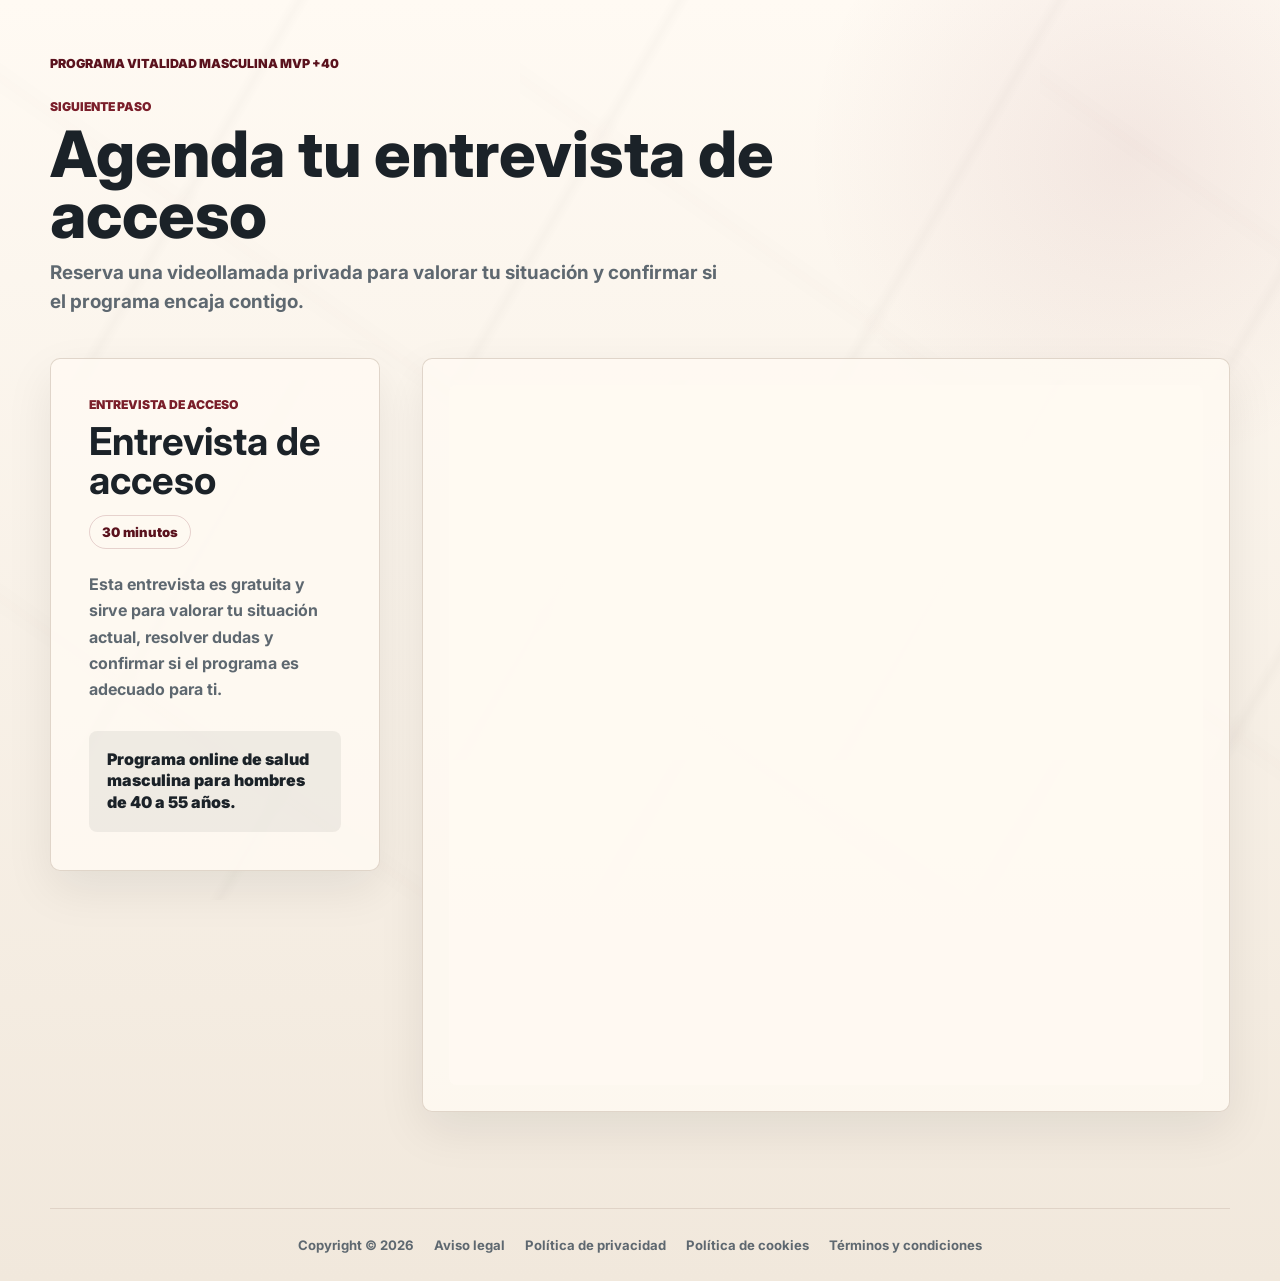
==== commit 8583868f: "previo a cambio imagen hero" ====
--- a/agenda.html
+++ b/agenda.html
@@ -14,11 +14,11 @@
   </head>
   <body class="agenda-page">
     <header class="agenda-header">
-      <a class="agenda-brand" href="index.html">Masterclass salud masculina</a>
+      <a class="agenda-brand" href="index.html">PROGRAMA VITALIDAD MASCULINA MVP +40</a>
       <div>
         <p class="eyebrow">Siguiente paso</p>
         <h1>Agenda tu entrevista de acceso</h1>
-        <p>Reserva una llamada para valorar si el programa encaja contigo.</p>
+        <p>Reserva una videollamada privada para valorar tu situación y confirmar si el programa encaja contigo.</p>
       </div>
     </header>
 
@@ -37,77 +37,10 @@
           </div>
         </div>
 
-        <div class="agenda-booking is-locked" id="calendly" aria-label="Calendario de reserva">
-          <div class="agenda-lock" id="agendaLock">
-            <p class="eyebrow">Agenda bloqueada</p>
-            <h2>Completa el cuestionario para desbloquear tu llamada</h2>
-            <p>
-              Al enviarlo, abriremos el calendario aquí mismo con tus datos prellenados.
-            </p>
-          </div>
+        <div class="agenda-booking" id="calendly" aria-label="Calendario de reserva">
           <div id="calendlyEmbed"></div>
           <script src="https://assets.calendly.com/assets/external/widget.js" async></script>
         </div>
-      </section>
-
-      <section class="agenda-questions" aria-label="Preguntas previas">
-        <div class="agenda-section-heading">
-          <p class="eyebrow">Antes de reservar</p>
-          <h2>Cuéntanos brevemente tu situación</h2>
-        </div>
-
-        <form class="agenda-form" id="agendaForm">
-          <div class="agenda-form-grid">
-            <label class="agenda-field">
-              <span>Nombre</span>
-              <input type="text" name="name" autocomplete="name" />
-            </label>
-
-            <label class="agenda-field">
-              <span>Email</span>
-              <input type="email" name="email" autocomplete="email" />
-            </label>
-          </div>
-
-          <fieldset class="agenda-field">
-            <legend>¿Has visto la clase gratuita?</legend>
-            <div class="agenda-options">
-              <label><input type="radio" name="class_seen" value="Sí, completa" /> Sí, completa</label>
-              <label><input type="radio" name="class_seen" value="Me falta algo" /> Me falta algo</label>
-              <label><input type="radio" name="class_seen" value="No la he visto aún" /> No la he visto aún</label>
-            </div>
-          </fieldset>
-
-          <label class="agenda-field">
-            <span>¿Qué es lo que más te gustaría mejorar ahora mismo?</span>
-            <textarea name="main_goal" rows="3"></textarea>
-          </label>
-
-          <label class="agenda-field">
-            <span>¿Por qué te gustaría formar parte del programa?</span>
-            <textarea name="why_program" rows="3"></textarea>
-          </label>
-
-          <label class="agenda-field">
-            <span>¿Por qué ahora y no dentro de dos años?</span>
-            <textarea name="why_now" rows="3"></textarea>
-          </label>
-
-          <fieldset class="agenda-field">
-            <legend>Esta formación tiene un coste. ¿Estás dispuesto a invertir en ti?</legend>
-            <div class="agenda-options">
-              <label><input type="radio" name="investment" value="Sí, cuento con recursos" /> Sí, cuento con recursos</label>
-              <label>
-                <input type="radio" name="investment" value="No cuento con recursos, pero podría conseguirlos" /> No cuento con recursos, pero podría
-                conseguirlos
-              </label>
-              <label><input type="radio" name="investment" value="No, no cuento con recursos" /> No, no cuento con recursos</label>
-            </div>
-          </fieldset>
-
-          <button class="agenda-submit" type="submit">Programar entrevista</button>
-          <p class="form-message" id="agendaFormMessage" role="status" aria-live="polite"></p>
-        </form>
       </section>
     </main>
 
--- a/styles.css
+++ b/styles.css
@@ -706,32 +706,11 @@
 }
 
 .about-doctor-visual::before {
-  content: "";
-  position: absolute;
-  left: 50%;
-  top: 48%;
-  z-index: -1;
-  width: 72%;
-  height: 64%;
-  border-radius: 999px;
-  background:
-    radial-gradient(circle at 50% 50%, rgba(122, 30, 42, 0.28), rgba(122, 30, 42, 0.12) 44%, transparent 72%);
-  filter: blur(54px);
-  opacity: 0.72;
-  transform: translate(-50%, -50%);
-  pointer-events: none;
+  content: none;
 }
 
 .about-doctor-visual::after {
-  content: "";
-  position: absolute;
-  left: -8%;
-  right: -8%;
-  bottom: -1px;
-  z-index: 2;
-  height: 18%;
-  background: linear-gradient(180deg, rgba(8, 20, 28, 0), var(--deep) 88%);
-  pointer-events: none;
+  content: none;
 }
 
 .about-doctor-image {
@@ -742,7 +721,7 @@
   max-width: 560px;
   height: auto;
   object-fit: contain;
-  filter: drop-shadow(0 22px 48px rgba(0, 0, 0, 0.24));
+  filter: none;
 }
 
 .mentor-badge {
@@ -1194,17 +1173,6 @@
   .about-doctor-visual {
     width: min(100%, 390px);
     margin: 0 auto;
-  }
-
-  .about-doctor-visual::before {
-    width: 62%;
-    height: 56%;
-    filter: blur(42px);
-    opacity: 0.52;
-  }
-
-  .about-doctor-visual::after {
-    height: 16%;
   }
 
   .about-doctor-image {
@@ -2067,14 +2035,13 @@
 
 .agenda-panel {
   display: grid;
-  grid-template-columns: minmax(280px, 0.72fr) minmax(0, 1fr);
+  grid-template-columns: minmax(260px, 0.58fr) minmax(0, 1.42fr);
   gap: clamp(22px, 4vw, 42px);
-  align-items: stretch;
+  align-items: start;
 }
 
 .agenda-info,
-.agenda-booking,
-.agenda-questions {
+.agenda-booking {
   border: 1px solid rgba(216, 203, 190, 0.78);
   border-radius: 10px;
   background: rgba(255, 250, 243, 0.82);
@@ -2122,34 +2089,7 @@
   overflow: hidden;
   min-height: 700px;
   padding: clamp(18px, 3vw, 26px);
-}
-
-.agenda-booking.is-locked {
-  display: grid;
-  place-items: center;
-}
-
-.agenda-booking.is-locked #calendlyEmbed {
-  display: none;
-}
-
-.agenda-lock {
-  max-width: 520px;
-  padding: clamp(24px, 4vw, 42px);
-  text-align: center;
-}
-
-.agenda-lock h2 {
-  margin-bottom: 14px;
-  font-size: clamp(1.55rem, 3vw, 2.55rem);
-  line-height: 1;
-}
-
-.agenda-lock p:not(.eyebrow) {
-  margin: 0;
-  color: var(--muted);
-  font-weight: 800;
-  line-height: 1.55;
+  width: 100%;
 }
 
 #calendlyEmbed {
@@ -2173,129 +2113,6 @@
   line-height: 1.45;
 }
 
-.agenda-questions {
-  margin-top: clamp(26px, 5vw, 48px);
-  padding: clamp(24px, 4vw, 42px);
-}
-
-.agenda-section-heading {
-  max-width: 720px;
-  margin-bottom: 28px;
-}
-
-.agenda-section-heading h2 {
-  margin-bottom: 0;
-  font-size: clamp(1.7rem, 3vw, 2.7rem);
-  line-height: 1;
-}
-
-.agenda-form {
-  display: grid;
-  gap: 22px;
-}
-
-.agenda-form-grid {
-  display: grid;
-  grid-template-columns: repeat(2, minmax(0, 1fr));
-  gap: 16px;
-}
-
-.agenda-field {
-  display: grid;
-  gap: 10px;
-  margin: 0;
-  padding: 0;
-  border: 0;
-}
-
-.agenda-field span,
-.agenda-field legend {
-  color: var(--ink);
-  font-size: 0.94rem;
-  font-weight: 900;
-  line-height: 1.35;
-}
-
-.agenda-options {
-  display: grid;
-  gap: 10px;
-}
-
-.agenda-options label {
-  display: flex;
-  align-items: center;
-  gap: 10px;
-  color: var(--muted);
-  font-weight: 800;
-}
-
-.agenda-options label.is-error {
-  color: var(--accent-dark);
-}
-
-.agenda-options input {
-  width: 16px;
-  height: 16px;
-  accent-color: var(--accent);
-}
-
-.agenda-field input {
-  height: 48px;
-}
-
-.agenda-field textarea {
-  width: 100%;
-  min-height: 96px;
-  resize: vertical;
-  padding: 14px 16px;
-  border: 1px solid rgba(216, 203, 190, 0.95);
-  border-radius: 8px;
-  background: rgba(255, 250, 243, 0.78);
-  color: var(--ink);
-  font: inherit;
-  font-weight: 700;
-}
-
-.agenda-field textarea:focus {
-  outline: none;
-  border-color: rgba(122, 30, 42, 0.5);
-  box-shadow: 0 0 0 4px rgba(122, 30, 42, 0.08);
-}
-
-.agenda-field textarea.is-error {
-  border-color: rgba(122, 30, 42, 0.62);
-  box-shadow: 0 0 0 4px rgba(122, 30, 42, 0.09);
-}
-
-.agenda-submit {
-  border: 0;
-  width: max-content;
-  min-height: 52px;
-  display: inline-flex;
-  align-items: center;
-  justify-content: center;
-  padding: 0 24px;
-  border-radius: 8px;
-  background: var(--accent-dark);
-  color: #fff;
-  box-shadow: 0 12px 28px rgba(8, 20, 28, 0.14);
-  font-size: 0.82rem;
-  font-weight: 900;
-  text-decoration: none;
-  text-transform: uppercase;
-  cursor: pointer;
-}
-
-.agenda-submit:hover {
-  background: #481019;
-}
-
-.agenda-submit:disabled {
-  cursor: wait;
-  opacity: 0.7;
-  transform: none;
-}
-
 @media (max-width: 900px) {
   .agenda-panel {
     grid-template-columns: 1fr;
@@ -2317,21 +2134,12 @@
   }
 
   .agenda-info,
-  .agenda-booking,
-  .agenda-questions {
+  .agenda-booking {
     border-radius: 8px;
-  }
-
-  .agenda-form-grid {
-    grid-template-columns: 1fr;
   }
 
   .agenda-booking {
     min-height: 800px;
     padding: 12px;
   }
-
-  .agenda-submit {
-    width: 100%;
-  }
-}
+}
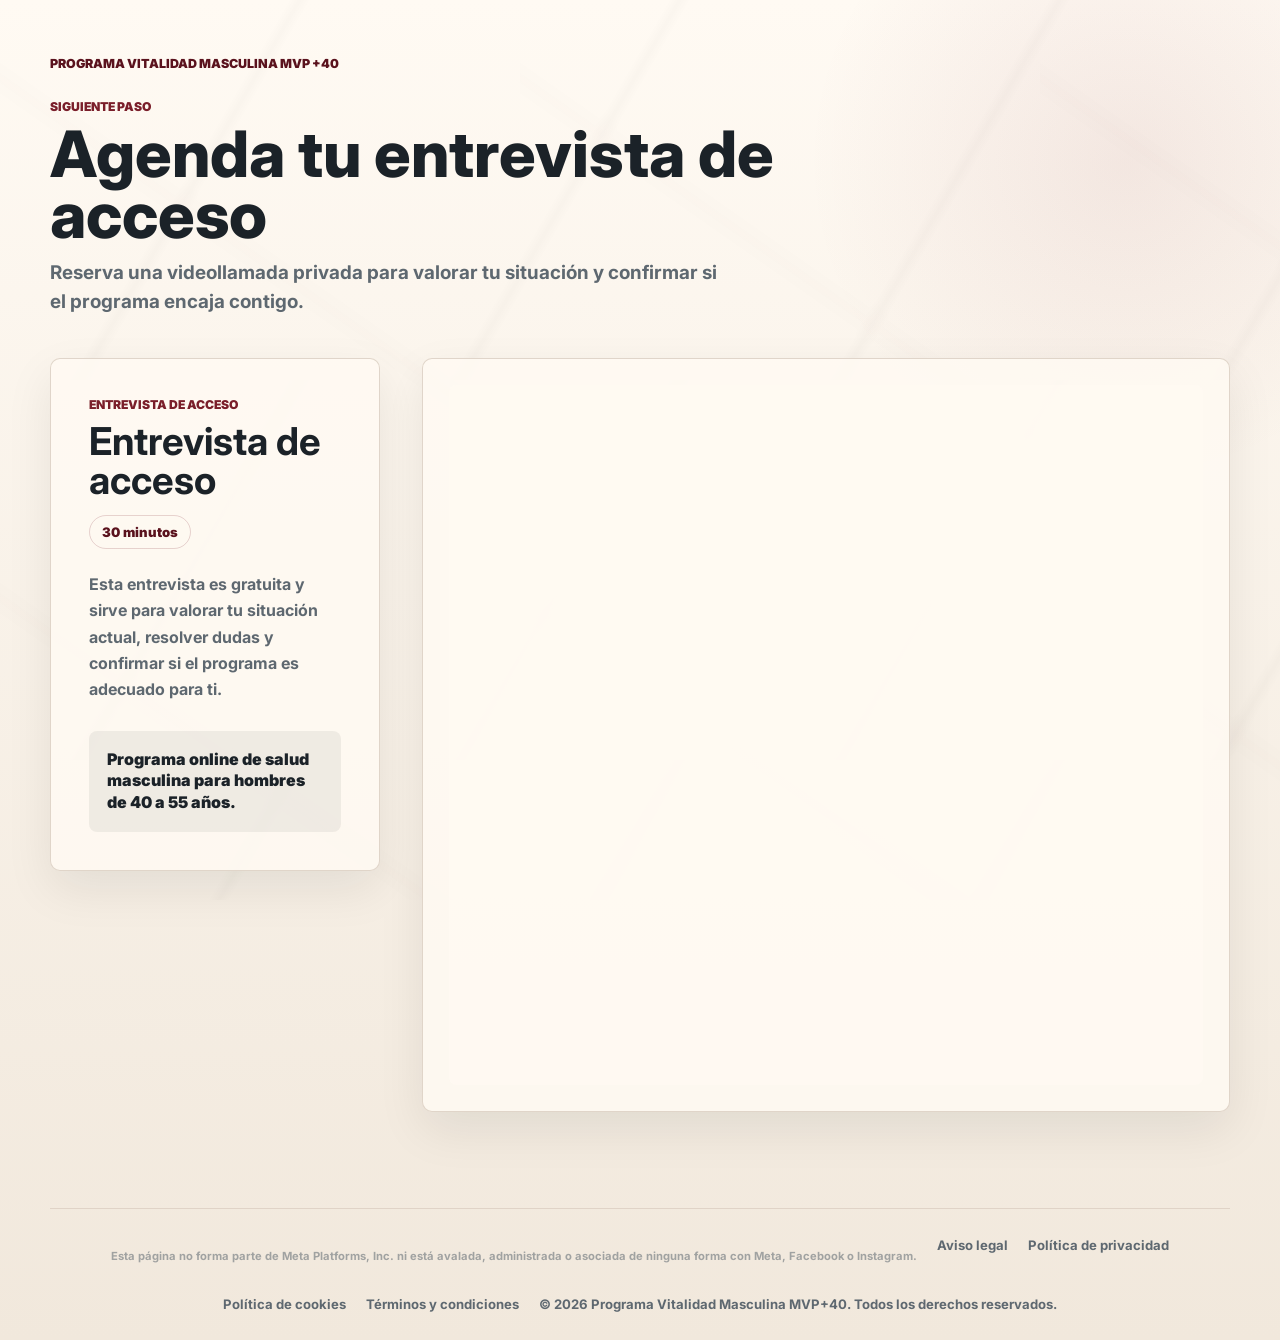
==== commit 163535c4: "Reorder footer legal disclaimer across pages" ====
--- a/agenda.html
+++ b/agenda.html
@@ -2,6 +2,7 @@
 <html lang="es">
   <head>
     <meta charset="UTF-8" />
+    <script id="Cookiebot" src="https://consent.cookiebot.com/uc.js" data-cbid="f9d0cd15-79f0-4191-b003-bef30c172c28" data-blockingmode="auto" type="text/javascript"></script>
     <meta name="viewport" content="width=device-width, initial-scale=1.0" />
     <title>Agenda tu entrevista de acceso</title>
     <link rel="preconnect" href="https://fonts.googleapis.com" />
@@ -45,11 +46,12 @@
     </main>
 
     <footer class="thanks-footer">
-      <span>Copyright © 2026</span>
+      <p style="font-size:0.7rem;opacity:0.55;margin-top:0.75rem;line-height:1.4;">Esta página no forma parte de Meta Platforms, Inc. ni está avalada, administrada o asociada de ninguna forma con Meta, Facebook o Instagram.</p>
       <a href="aviso-legal.html">Aviso legal</a>
       <a href="privacidad.html">Política de privacidad</a>
       <a href="cookies.html">Política de cookies</a>
       <a href="terminos.html">Términos y condiciones</a>
+      <span>© 2026 Programa Vitalidad Masculina MVP+40. Todos los derechos reservados.</span>
     </footer>
 
     <script src="script.js"></script>
--- a/styles.css
+++ b/styles.css
@@ -77,11 +77,54 @@
 }
 
 .status-dot {
+  position: relative;
+  flex: 0 0 auto;
   width: 12px;
   height: 12px;
   border-radius: 999px;
-  background: var(--accent);
-  box-shadow: 0 0 0 5px rgba(122, 30, 42, 0.14);
+  background: #a6404a;
+  box-shadow:
+    0 0 0 4px rgba(122, 30, 42, 0.18),
+    0 0 14px rgba(166, 64, 74, 0.68);
+  animation: liveDotPulse 1.55s ease-in-out infinite;
+}
+
+.status-dot::after {
+  content: "";
+  position: absolute;
+  inset: -6px;
+  border-radius: inherit;
+  border: 1px solid rgba(166, 64, 74, 0.5);
+  animation: liveDotRing 1.55s ease-out infinite;
+}
+
+@keyframes liveDotPulse {
+  0%,
+  100% {
+    transform: scale(0.92);
+    box-shadow:
+      0 0 0 4px rgba(122, 30, 42, 0.14),
+      0 0 10px rgba(166, 64, 74, 0.5);
+  }
+
+  50% {
+    transform: scale(1.08);
+    box-shadow:
+      0 0 0 5px rgba(122, 30, 42, 0.22),
+      0 0 18px rgba(166, 64, 74, 0.9);
+  }
+}
+
+@keyframes liveDotRing {
+  0% {
+    opacity: 0.7;
+    transform: scale(0.62);
+  }
+
+  100% {
+    opacity: 0;
+    transform: scale(1.55);
+  }
 }
 
 .timer {
@@ -109,16 +152,70 @@
 }
 
 .topbar__button {
+  position: relative;
+  isolation: isolate;
+  overflow: hidden;
   justify-self: end;
   padding: 12px 22px;
   border-radius: 8px;
   background: var(--accent-dark);
   color: #fff;
-  box-shadow: 0 8px 18px rgba(8, 20, 28, 0.14);
+  box-shadow:
+    0 8px 18px rgba(8, 20, 28, 0.14),
+    0 0 0 rgba(122, 30, 42, 0);
   font-weight: 900;
   font-size: 0.78rem;
   text-transform: uppercase;
   letter-spacing: 0;
+  animation: liveButtonGlow 2.8s ease-in-out infinite;
+}
+
+.topbar__button::before {
+  content: "";
+  position: absolute;
+  inset: -30% -42%;
+  z-index: -1;
+  background: linear-gradient(
+    115deg,
+    transparent 0 34%,
+    rgba(255, 255, 255, 0.22) 46%,
+    transparent 58% 100%
+  );
+  transform: translateX(-55%);
+  animation: liveButtonShine 4.2s ease-in-out infinite;
+}
+
+@keyframes liveButtonGlow {
+  0%,
+  100% {
+    box-shadow:
+      0 8px 18px rgba(8, 20, 28, 0.14),
+      0 0 0 rgba(122, 30, 42, 0);
+  }
+
+  50% {
+    box-shadow:
+      0 10px 24px rgba(8, 20, 28, 0.18),
+      0 0 22px rgba(122, 30, 42, 0.45);
+  }
+}
+
+@keyframes liveButtonShine {
+  0%,
+  42% {
+    transform: translateX(-55%);
+    opacity: 0;
+  }
+
+  52% {
+    opacity: 1;
+  }
+
+  68%,
+  100% {
+    transform: translateX(55%);
+    opacity: 0;
+  }
 }
 
 .section-shell,
@@ -128,12 +225,20 @@
 }
 
 .hero {
+  position: relative;
+  overflow: hidden;
   min-height: calc(100svh - 64px);
   display: grid;
-  grid-template-columns: minmax(0, 1.08fr) minmax(300px, 0.68fr);
-  gap: clamp(22px, 4.4vw, 58px);
+  grid-template-columns: minmax(0, 0.74fr) minmax(320px, 0.76fr);
+  gap: 0;
   align-items: center;
   padding: clamp(18px, 3.2vw, 38px) 0;
+}
+
+.hero__content {
+  position: relative;
+  z-index: 2;
+  max-width: 540px;
 }
 
 .eyebrow {
@@ -143,6 +248,14 @@
   font-size: 0.76rem;
   text-transform: uppercase;
   letter-spacing: 0;
+}
+
+.eyebrow--sentence {
+  text-transform: none;
+}
+
+p.eyebrow.eyebrow--sentence {
+  text-transform: none;
 }
 
 h1,
@@ -167,8 +280,9 @@
 }
 
 .hero h1 {
-  max-width: 680px;
-  font-size: clamp(1.7rem, 3vw, 2.75rem);
+  max-width: 560px;
+  margin-bottom: 8px;
+  font-size: clamp(1.38rem, 2.25vw, 2.08rem);
   line-height: 0.98;
 }
 
@@ -185,6 +299,11 @@
 
 .hero h1 .accent-animated {
   display: inline;
+}
+
+.mentor-section__heading .accent-animated {
+  display: inline;
+  white-space: nowrap;
 }
 
 .text-accent--animated {
@@ -206,10 +325,10 @@
 }
 
 .hero__lead {
-  max-width: 660px;
+  max-width: 520px;
   margin-bottom: 12px;
   color: var(--muted);
-  font-size: clamp(0.88rem, 1.05vw, 0.98rem);
+  font-size: clamp(0.82rem, 0.95vw, 0.92rem);
   line-height: 1.36;
   font-weight: 600;
 }
@@ -324,54 +443,49 @@
 }
 
 .hero__visual {
-  position: relative;
-  min-height: clamp(360px, 58svh, 480px);
+  position: absolute;
+  right: 0;
+  bottom: 0;
+  z-index: 1;
+  width: min(56vw, 640px);
+  height: min(88vh, 94%);
+  min-height: 0;
+  transform: translateY(-20px);
+  pointer-events: none;
 }
 
 .hero__visual--doctor {
   display: grid;
   align-items: end;
-  justify-items: center;
-  min-height: clamp(390px, 60svh, 560px);
+  justify-items: end;
+  min-height: 0;
   overflow: visible;
 }
 
 .hero-doctor {
   position: relative;
-  width: min(520px, 100%);
-  display: grid;
-  place-items: end center;
+  width: 100%;
+  height: 100%;
+  display: grid;
+  place-items: end end;
   isolation: isolate;
 }
 
 .hero-doctor::before {
-  content: "";
-  position: absolute;
-  inset: 18% 2% 0;
-  z-index: -1;
-  border-radius: 50%;
-  background:
-    radial-gradient(circle at 56% 42%, rgba(122, 30, 42, 0.12), transparent 42%),
-    radial-gradient(circle at 50% 64%, rgba(8, 20, 28, 0.14), transparent 58%);
-  filter: blur(38px);
-  opacity: 0.72;
+  content: none;
 }
 
 .hero-doctor::after {
-  content: "";
-  position: absolute;
-  inset: auto 5% -1px 5%;
-  height: 34%;
-  z-index: 2;
-  background: linear-gradient(180deg, rgba(255, 250, 243, 0), var(--ivory) 88%);
-  pointer-events: none;
+  content: none;
 }
 
 .hero-doctor img {
   display: block;
-  width: min(520px, 100%);
-  max-height: min(72svh, 620px);
+  width: 100%;
+  height: 100%;
+  max-height: none;
   object-fit: contain;
+  object-position: bottom right;
   filter: drop-shadow(0 28px 42px rgba(8, 20, 28, 0.16));
 }
 
@@ -614,6 +728,7 @@
 }
 
 .mentor-section {
+  position: relative;
   width: 100%;
   padding: clamp(72px, 10vw, 122px) max(16px, calc((100vw - 1180px) / 2));
   background:
@@ -624,6 +739,7 @@
 }
 
 .mentor-section__inner {
+  position: static;
   width: min(1180px, 100%);
   margin: 0 auto;
 }
@@ -646,6 +762,7 @@
 }
 
 .mentor-profile {
+  position: static;
   display: grid;
   grid-template-columns: minmax(0, 0.95fr) minmax(360px, 1.05fr);
   align-items: center;
@@ -653,11 +770,18 @@
 }
 
 .mentor-profile__visual {
-  position: relative;
-  display: grid;
-  place-items: end center;
-  min-height: 620px;
+  position: absolute;
+  top: 18rem;
+  right: 5vw;
+  bottom: 0;
+  z-index: 1;
+  width: 43vw;
+  display: flex;
+  align-items: flex-end;
+  justify-content: center;
+  min-height: 0;
   overflow: visible;
+  pointer-events: none;
 }
 
 .mentor-photo-card {
@@ -694,7 +818,11 @@
 
 .about-doctor-visual {
   position: relative;
-  width: min(560px, 100%);
+  width: 100%;
+  height: 100%;
+  display: flex;
+  align-items: flex-end;
+  justify-content: flex-end;
   margin: 0;
   padding: 0;
   overflow: visible;
@@ -714,13 +842,17 @@
 }
 
 .about-doctor-image {
-  position: relative;
+  position: static;
   z-index: 1;
   display: block;
-  width: 100%;
-  max-width: 560px;
-  height: auto;
+  width: auto;
+  max-width: none;
+  height: 100%;
+  max-height: none;
+  margin-left: 0;
   object-fit: contain;
+  object-position: bottom center;
+  transform: translateY(24px);
   filter: none;
 }
 
@@ -754,6 +886,8 @@
 }
 
 .mentor-profile__copy {
+  position: relative;
+  z-index: 2;
   max-width: 620px;
 }
 
@@ -991,6 +1125,13 @@
 }
 
 @media (max-width: 980px) {
+  .topbar {
+    position: sticky;
+    top: 0;
+    z-index: 1000;
+    background: linear-gradient(90deg, var(--deep), var(--deep-2));
+  }
+
   .topbar__inner {
     grid-template-columns: 1fr;
     justify-items: center;
@@ -1003,30 +1144,47 @@
   }
 
   .hero {
+    position: relative;
     grid-template-columns: 1fr;
     min-height: calc(100svh - 120px);
     gap: 22px;
     padding: clamp(24px, 5vw, 42px) 0;
   }
 
+  .hero__content {
+    max-width: none;
+  }
+
   .hero__visual {
+    position: relative;
+    right: auto;
+    bottom: auto;
+    z-index: 1;
+    height: auto;
     min-height: 280px;
     max-width: 520px;
     width: 100%;
     margin: 0 auto;
+    transform: none;
+    pointer-events: auto;
   }
 
   .hero__visual--doctor {
     min-height: 340px;
     align-items: center;
+    justify-items: center;
   }
 
   .hero-doctor {
     width: min(420px, 76vw);
+    height: auto;
+    place-items: end center;
   }
 
   .hero-doctor img {
+    height: auto;
     max-height: 380px;
+    object-position: bottom center;
   }
 
   .portrait-card {
@@ -1042,8 +1200,15 @@
   }
 
   .mentor-profile__visual {
+    position: relative;
+    top: auto;
+    right: auto;
+    bottom: auto;
+    z-index: 1;
+    width: 100%;
     min-height: auto;
     order: -1;
+    pointer-events: auto;
   }
 
   .mentor-profile__copy {
@@ -1067,7 +1232,9 @@
 
 @media (max-width: 640px) {
   .topbar {
-    position: static;
+    position: sticky;
+    top: 0;
+    z-index: 1000;
   }
 
   .topbar__note {
@@ -1086,10 +1253,30 @@
     padding: 26px 0 34px;
   }
 
+  .hero::before {
+    content: "";
+    position: absolute;
+    inset: 0;
+    z-index: 0;
+    pointer-events: none;
+    opacity: 0.2;
+    background-image:
+      linear-gradient(120deg, transparent 0 48%, rgba(27, 34, 40, 0.1) 50%, transparent 52%),
+      linear-gradient(35deg, transparent 0 47%, rgba(122, 30, 42, 0.05) 50%, transparent 53%);
+    background-size: 260px 260px, 340px 340px;
+  }
+
   h1 {
-    margin-bottom: 10px;
-    font-size: clamp(1.85rem, 9.2vw, 2.85rem);
-    line-height: 1;
+    margin-bottom: 8px;
+    font-size: clamp(1.55rem, 7.65vw, 2.25rem);
+    line-height: 0.96;
+  }
+
+  .hero h1 {
+    max-width: 100%;
+    margin-bottom: 6px;
+    font-size: clamp(1.38rem, 6.75vw, 1.98rem);
+    line-height: 0.96;
   }
 
   .eyebrow {
@@ -1122,7 +1309,27 @@
   }
 
   .hero__visual {
-    display: none;
+    display: block;
+    min-height: 340px;
+    max-width: 390px;
+    margin-top: 8px;
+  }
+
+  .hero__visual--doctor {
+    min-height: 340px;
+  }
+
+  .hero-doctor {
+    width: min(390px, 96vw);
+  }
+
+  .hero-doctor img {
+    width: 100%;
+    max-width: none;
+    max-height: 370px;
+    object-fit: contain;
+    object-position: bottom center;
+    transform: translateY(24px) scale(1.1);
   }
 
   .number-card,
@@ -1172,11 +1379,19 @@
 
   .about-doctor-visual {
     width: min(100%, 390px);
+    height: auto;
     margin: 0 auto;
   }
 
   .about-doctor-image {
+    position: relative;
+    width: 100%;
     max-width: 390px;
+    height: auto;
+    max-height: none;
+    margin-left: 0;
+    object-position: bottom center;
+    transform: none;
   }
 
   .mentor-badge {
@@ -1191,7 +1406,8 @@
   .section-heading h2,
   .mentor-section__heading h2,
   .final-cta h2 {
-    font-size: clamp(1.9rem, 10vw, 2.8rem);
+    font-size: clamp(1.8rem, 9vw, 2.55rem);
+    line-height: 0.96;
   }
 }
 
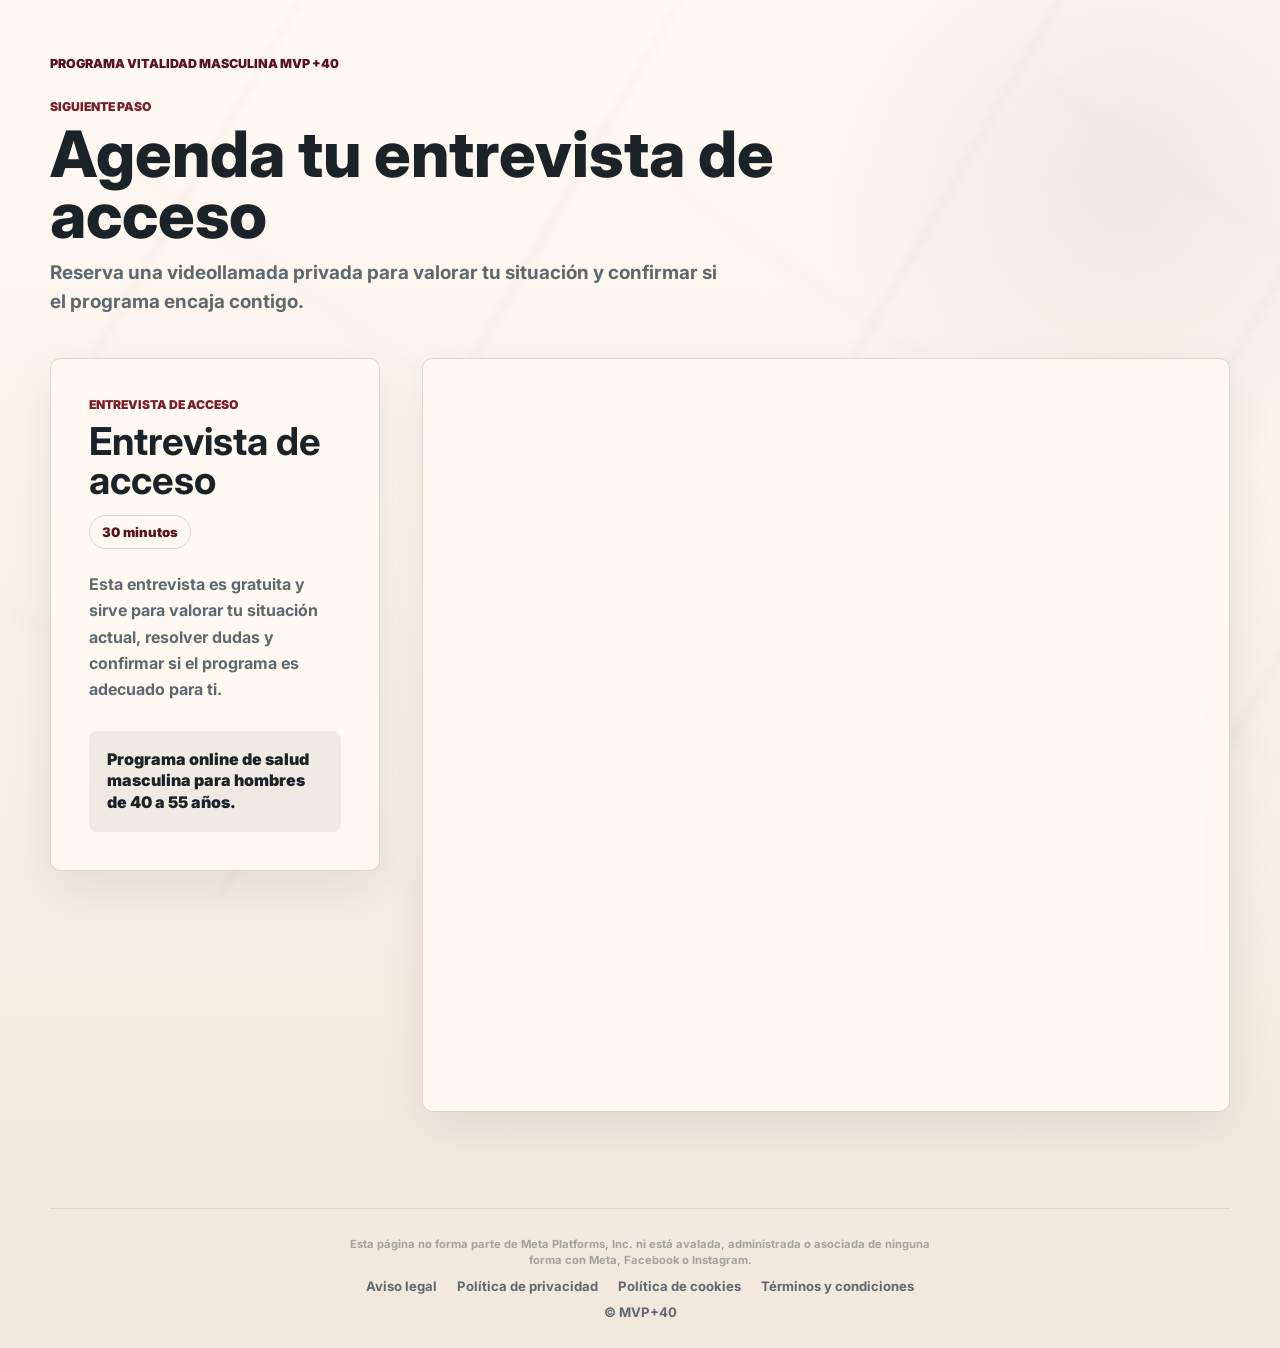
==== commit bfd3b326: "Fix footer legal layout" ====
--- a/agenda.html
+++ b/agenda.html
@@ -46,12 +46,14 @@
     </main>
 
     <footer class="thanks-footer">
-      <p style="font-size:0.7rem;opacity:0.55;margin-top:0.75rem;line-height:1.4;">Esta página no forma parte de Meta Platforms, Inc. ni está avalada, administrada o asociada de ninguna forma con Meta, Facebook o Instagram.</p>
-      <a href="aviso-legal.html">Aviso legal</a>
-      <a href="privacidad.html">Política de privacidad</a>
-      <a href="cookies.html">Política de cookies</a>
-      <a href="terminos.html">Términos y condiciones</a>
-      <span>© 2026 Programa Vitalidad Masculina MVP+40. Todos los derechos reservados.</span>
+      <p class="thanks-footer__disclaimer">Esta página no forma parte de Meta Platforms, Inc. ni está avalada, administrada o asociada de ninguna forma con Meta, Facebook o Instagram.</p>
+      <div class="thanks-footer__links">
+        <a href="aviso-legal.html">Aviso legal</a>
+        <a href="privacidad.html">Política de privacidad</a>
+        <a href="cookies.html">Política de cookies</a>
+        <a href="terminos.html">Términos y condiciones</a>
+      </div>
+      <span>© MVP+40</span>
     </footer>
 
     <script src="script.js"></script>
--- a/styles.css
+++ b/styles.css
@@ -1805,15 +1805,31 @@
 .thanks-footer {
   width: min(1180px, calc(100% - 32px));
   display: flex;
-  justify-content: center;
-  gap: 20px;
-  flex-wrap: wrap;
+  flex-direction: column;
+  align-items: center;
+  text-align: center;
+  gap: 10px;
   margin: 0 auto;
   padding: 28px 0;
   border-top: 1px solid rgba(216, 203, 190, 0.72);
   color: var(--muted);
   font-size: 0.82rem;
   font-weight: 700;
+}
+
+.thanks-footer__disclaimer {
+  font-size: 0.7rem;
+  opacity: 0.55;
+  line-height: 1.4;
+  max-width: 600px;
+  margin: 0;
+}
+
+.thanks-footer__links {
+  display: flex;
+  flex-wrap: wrap;
+  justify-content: center;
+  gap: 6px 20px;
 }
 
 .thanks-footer a {
